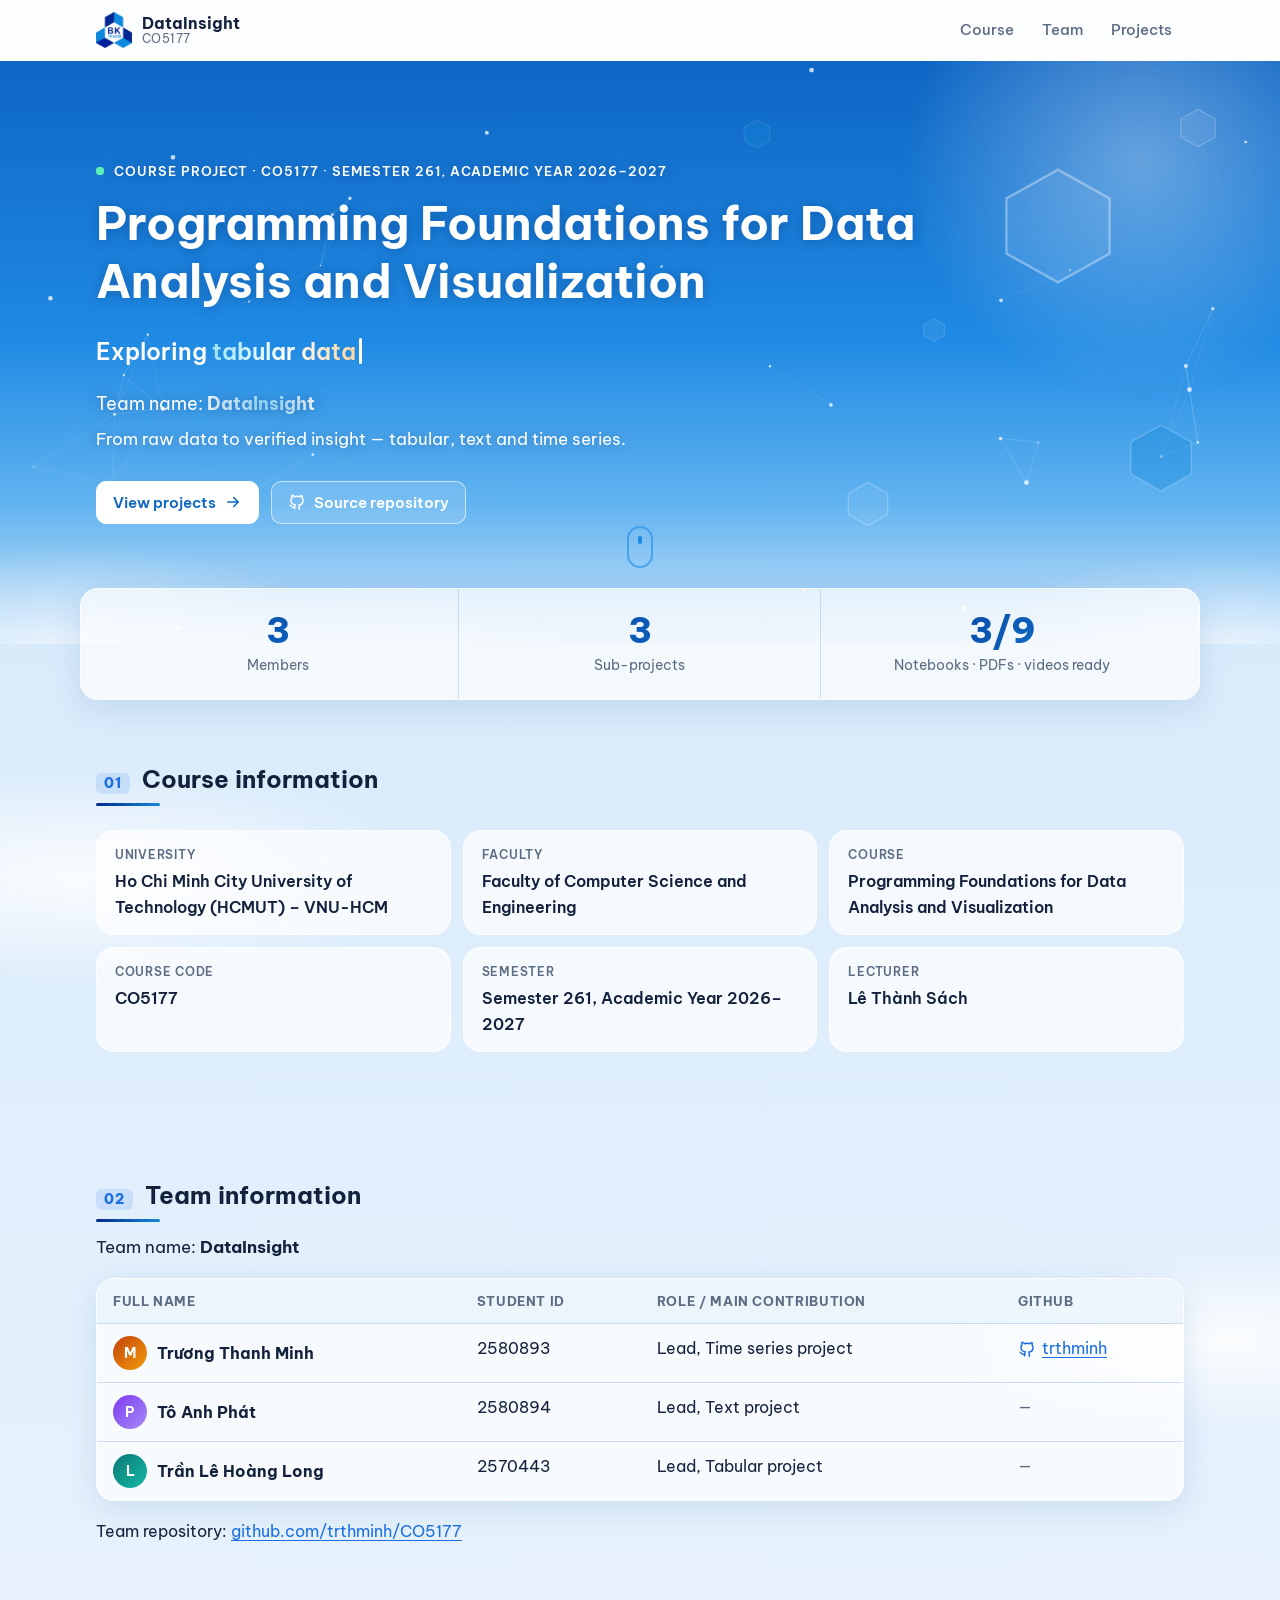
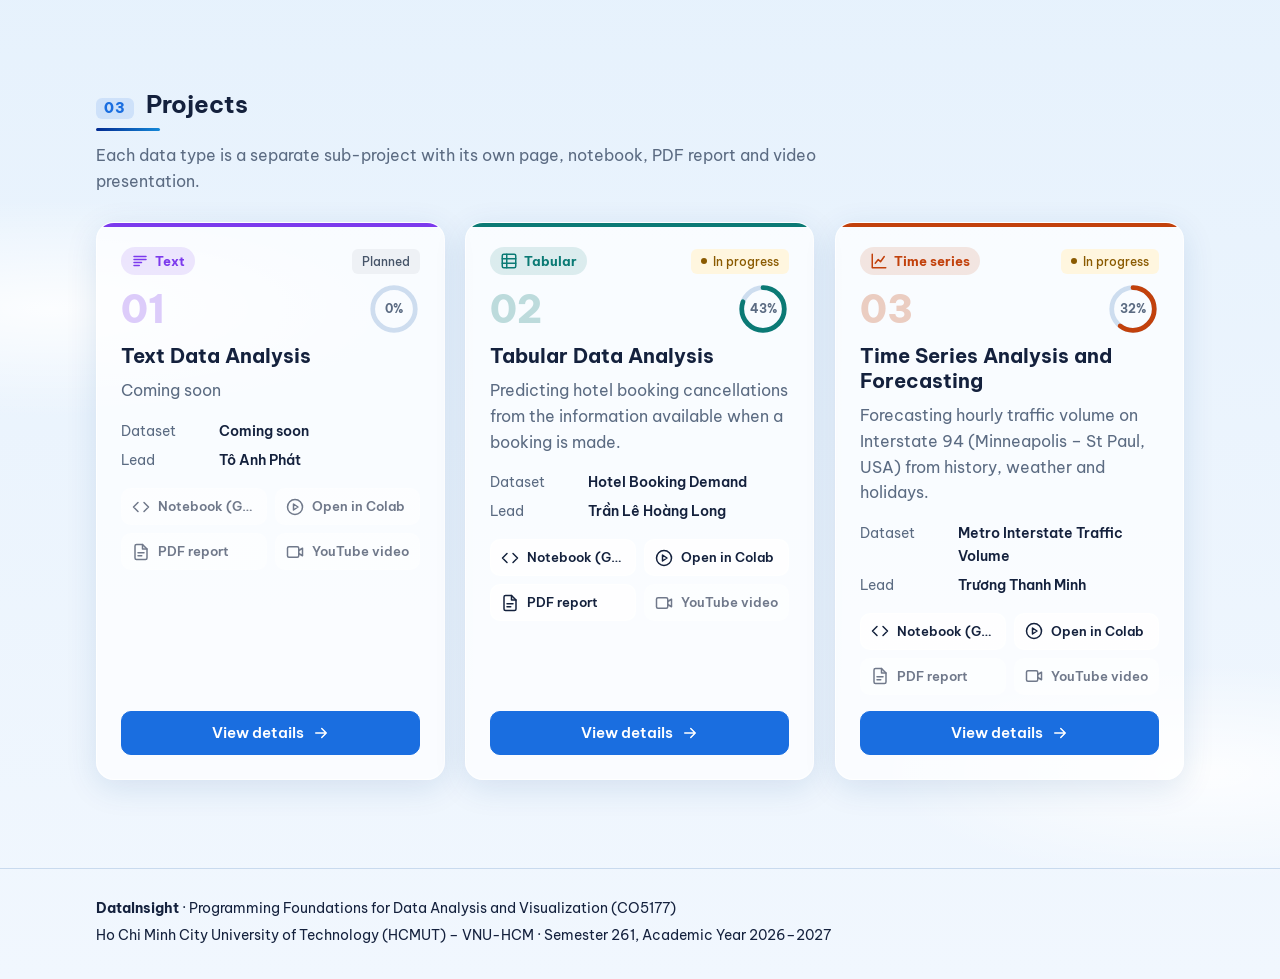
==== index.html @ 381c175e "feat: add tabular reports and notebook - include visualize to landing page - add report to latex: in" ====
<!doctype html>
<html lang="en">
<head>
  <meta charset="utf-8">
  <meta name="viewport" content="width=device-width, initial-scale=1">
  <title>DataInsight · CO5177</title>
  <meta name="description" content="Course project for Programming Foundations for Data Analysis and Visualization (CO5177) – team DataInsight, HCMUT.">
  <link rel="icon" type="image/png" href="assets/img/hcmut-logo.png">
  <link rel="preconnect" href="https://fonts.googleapis.com">
  <link rel="preconnect" href="https://fonts.gstatic.com" crossorigin>
  <link href="https://fonts.googleapis.com/css2?family=Be+Vietnam+Pro:wght@400;500;600;700;800&display=swap" rel="stylesheet">
  <link rel="stylesheet" href="assets/css/style.css?v=5">
  <link rel="stylesheet" href="assets/css/effects.css?v=5">
  <link rel="stylesheet" href="assets/css/theme.css?v=5">
</head>
<body data-root="" data-page="home">
  <header class="site-header" id="site-header"></header>
  <main id="app">
    <noscript>
      <div class="noscript">
        This page requires JavaScript.<br>
        Repository: <a href="https://github.com/trthminh/CO5177">github.com/trthminh/CO5177</a>
      </div>
    </noscript>
  </main>
  <footer class="site-footer" id="site-footer"></footer>
  <script src="assets/js/data.js?v=5"></script>
  <script src="assets/js/effects.js?v=5"></script>
  <script src="assets/js/render.js?v=5"></script>
</body>
</html>
---- assets/css/style.css ----
/* ===== Tokens ===== */
:root {
  --bk-blue: #1488d8;
  --bk-navy: #032b91;
  --bg: #f7f9fc;
  --surface: #ffffff;
  --surface-alt: #eef3fa;
  --text: #14213d;
  --muted: #5b6b82;
  --border: #dbe3ee;
  --primary: #0b5cc4;
  --primary-contrast: #ffffff;
  --hero-from: #032b91;
  --hero-to: #1488d8;
  --hero-text: #ffffff;
  --c-tabular: #0b7a75;
  --c-text: #7c3aed;
  --c-timeseries: #c2410c;
  --st-planned-bg: #eef1f5;   --st-planned-fg: #475569;
  --st-progress-bg: #fff4dc;  --st-progress-fg: #8a5a00;
  --st-done-bg: #dcf5e7;      --st-done-fg: #146c43;
  --shadow: 0 1px 2px rgba(16, 33, 61, .06), 0 4px 16px rgba(16, 33, 61, .06);
  --radius: 14px;
  --font: "Be Vietnam Pro", system-ui, -apple-system, "Segoe UI", Roboto, sans-serif;
  color-scheme: light;
}

@media (prefers-color-scheme: dark) {
  :root {
    --bg: #0d1420;
    --surface: #151f2e;
    --surface-alt: #111a27;
    --text: #e6edf7;
    --muted: #97a6bc;
    --border: #26344a;
    --primary: #5aa9f0;
    --primary-contrast: #06121f;
    --hero-from: #06215f;
    --hero-to: #0d5ea8;
    --c-tabular: #2dd4bf;
    --c-text: #b39dfa;
    --c-timeseries: #fb923c;
    --st-planned-bg: #233044;   --st-planned-fg: #c3cede;
    --st-progress-bg: #3d2f0f;  --st-progress-fg: #f6c768;
    --st-done-bg: #123826;      --st-done-fg: #7ee2a8;
    --shadow: 0 1px 2px rgba(0, 0, 0, .3), 0 4px 16px rgba(0, 0, 0, .25);
    color-scheme: dark;
  }
}

/* ===== Base ===== */
*, *::before, *::after { box-sizing: border-box; }
html { scroll-behavior: smooth; scroll-padding-top: 76px; }
body {
  margin: 0;
  font-family: var(--font);
  font-size: 16px;
  line-height: 1.6;
  color: var(--text);
  background: var(--bg);
  -webkit-font-smoothing: antialiased;
}
img { max-width: 100%; display: block; }
a { color: var(--primary); text-underline-offset: 3px; }
h1, h2, h3, h4 { line-height: 1.25; margin: 0 0 .5em; }
h2 { font-size: 1.5rem; }
p { margin: 0 0 1em; }
.container { width: 100%; max-width: 1120px; margin: 0 auto; padding: 0 16px; }
.muted { color: var(--muted); }
.small { font-size: .875rem; }
.icon { width: 18px; height: 18px; flex-shrink: 0; }
:focus-visible { outline: 3px solid var(--bk-blue); outline-offset: 2px; border-radius: 6px; }
.noscript { padding: 24px 16px; text-align: center; }

/* ===== Header ===== */
.site-header {
  position: sticky; top: 0; z-index: 10;
  background: var(--surface);
  border-bottom: 1px solid var(--border);
}
.header-inner { display: flex; align-items: center; gap: 16px; min-height: 60px; }
.brand { display: flex; align-items: center; gap: 10px; text-decoration: none; color: var(--text); }
.brand img { width: 36px; height: 36px; }
.brand-text { display: flex; flex-direction: column; line-height: 1.15; }
.brand-text small { color: var(--muted); font-size: .75rem; letter-spacing: .04em; }
.nav { display: flex; gap: 4px; margin-left: auto; }
.nav a {
  padding: 6px 12px; border-radius: 8px; text-decoration: none;
  color: var(--muted); font-weight: 500; font-size: .95rem;
}
.nav a:hover { color: var(--text); background: var(--surface-alt); }

/* ===== Buttons ===== */
.btn {
  display: inline-flex; align-items: center; gap: 8px;
  padding: 9px 16px; border-radius: 10px;
  font-weight: 600; font-size: .925rem; text-decoration: none;
  color: var(--text); background: var(--surface); border: 1px solid var(--border);
  transition: border-color .15s, color .15s, transform .15s;
}
a.btn:hover { border-color: var(--primary); color: var(--primary); }
.btn-primary { background: var(--primary); color: var(--primary-contrast); border-color: var(--primary); }
a.btn-primary:hover { color: var(--primary-contrast); filter: brightness(1.08); }
.btn-ghost { background: transparent; }
.btn-disabled { opacity: .6; cursor: not-allowed; border-style: dashed; }
.soon {
  margin-left: auto; font-size: .72rem; font-weight: 600; white-space: nowrap;
  padding: 2px 8px; border-radius: 999px;
  background: var(--st-planned-bg); color: var(--st-planned-fg);
}

/* ===== Hero ===== */
.hero {
  background: linear-gradient(135deg, var(--hero-from), var(--hero-to));
  color: var(--hero-text);
  padding: 72px 0 80px;
}
.eyebrow { text-transform: uppercase; letter-spacing: .08em; font-size: .8rem; font-weight: 600; opacity: .85; }
.hero h1 { font-size: clamp(1.8rem, 4.5vw, 2.9rem); max-width: 820px; }
.hero-group { font-size: 1.15rem; margin-bottom: .4em; }
.hero-lead { font-size: 1.05rem; max-width: 680px; opacity: .92; }
.hero-actions { display: flex; flex-wrap: wrap; gap: 12px; margin-top: 28px; }
.hero .btn-primary { background: #fff; color: var(--bk-navy); border-color: #fff; }
.hero .btn-ghost { color: #fff; border-color: rgba(255, 255, 255, .55); }
.hero a.btn-ghost:hover { color: #fff; border-color: #fff; background: rgba(255, 255, 255, .1); }

/* ===== Sections ===== */
.section { padding: 64px 0; }
.section-alt { background: var(--surface-alt); }
.section-lead { color: var(--muted); max-width: 720px; margin-bottom: 28px; }

.info-grid {
  display: grid; grid-template-columns: repeat(auto-fit, minmax(min(280px, 100%), 1fr)); gap: 12px;
  margin: 24px 0 0;
}
.info-grid.compact { margin-top: 12px; }
.info-row {
  background: var(--surface); border: 1px solid var(--border); border-radius: var(--radius);
  padding: 14px 18px; min-width: 0;
}
.info-row dt { font-size: .78rem; text-transform: uppercase; letter-spacing: .06em; color: var(--muted); font-weight: 600; }
.info-row dd { margin: 4px 0 0; font-weight: 600; overflow-wrap: anywhere; }

/* ===== Team ===== */
.team-name { font-size: 1.05rem; }
.table-wrap { overflow-x: auto; border-radius: var(--radius); border: 1px solid var(--border); background: var(--surface); }
table { width: 100%; border-collapse: collapse; }
th, td { text-align: left; padding: 12px 16px; border-bottom: 1px solid var(--border); vertical-align: top; }
th { font-size: .8rem; text-transform: uppercase; letter-spacing: .05em; color: var(--muted); background: var(--surface-alt); }
tbody tr:last-child td { border-bottom: 0; }
.gh-link { display: inline-flex; align-items: center; gap: 6px; }
.repo-line { margin-top: 18px; overflow-wrap: anywhere; }

@media (max-width: 640px) {
  table.members thead { display: none; }
  table.members tr { display: block; padding: 10px 0; border-bottom: 1px solid var(--border); }
  table.members tbody tr:last-child { border-bottom: 0; }
  table.members td { display: flex; gap: 12px; border: 0; padding: 4px 16px; }
  table.members td::before {
    content: attr(data-label); flex: 0 0 38%;
    font-size: .8rem; color: var(--muted); font-weight: 600;
  }
}

/* ===== Project cards ===== */
.project-grid { display: grid; grid-template-columns: repeat(auto-fit, minmax(min(300px, 100%), 1fr)); gap: 20px; }
.project-card {
  --accent: var(--primary);
  position: relative; display: flex; flex-direction: column;
  background: var(--surface); border: 1px solid var(--border); border-radius: var(--radius);
  padding: 24px; box-shadow: var(--shadow); overflow: hidden;
}
.project-card::before {
  content: ""; position: absolute; inset: 0 0 auto 0; height: 4px; background: var(--accent);
}
.type-tabular { --accent: var(--c-tabular); }
.type-text { --accent: var(--c-text); }
.type-timeseries { --accent: var(--c-timeseries); }
.card-top { display: flex; align-items: center; justify-content: space-between; gap: 8px; flex-wrap: wrap; }
.type-badge {
  display: inline-flex; align-items: center; gap: 6px;
  font-size: .8rem; font-weight: 700; color: var(--accent);
  padding: 4px 10px; border-radius: 999px;
  background: color-mix(in srgb, var(--accent) 12%, transparent);
}
.status { font-size: .75rem; font-weight: 600; padding: 3px 10px; border-radius: 999px; }
.status-planned { background: var(--st-planned-bg); color: var(--st-planned-fg); }
.status-in-progress { background: var(--st-progress-bg); color: var(--st-progress-fg); }
.status-done { background: var(--st-done-bg); color: var(--st-done-fg); }
.card-index { font-size: 2.4rem; font-weight: 800; color: var(--accent); opacity: .25; margin: 8px 0 -6px; line-height: 1; }
.project-card h3 { font-size: 1.25rem; margin-top: 8px; }
.card-summary { color: var(--muted); }
.card-meta { margin: 0 0 16px; display: grid; gap: 6px; font-size: .9rem; }
.card-meta div { display: flex; gap: 8px; }
.card-meta dt { color: var(--muted); min-width: 90px; }
.card-meta dd { margin: 0; font-weight: 600; }
.quick-links { display: grid; grid-template-columns: 1fr 1fr; gap: 8px; margin-bottom: 16px; }
.quick-links .btn { font-size: .82rem; padding: 7px 10px; }
.card-cta { margin-top: auto; justify-content: center; }

/* ===== Project page ===== */
.page-head { padding: 40px 0 36px; background: var(--surface-alt); border-bottom: 1px solid var(--border); }
.page-head .card-top { justify-content: flex-start; }
.page-head h1 { font-size: clamp(1.6rem, 4vw, 2.4rem); margin-top: 14px; }
.page-head .hero-lead { opacity: 1; color: var(--muted); }
.breadcrumb { display: flex; gap: 8px; font-size: .9rem; color: var(--muted); margin-bottom: 18px; }
.breadcrumb a { text-decoration: none; }
.project-layout {
  display: grid; grid-template-columns: minmax(0, 1fr) 320px; gap: 28px;
  padding-top: 36px; padding-bottom: 24px; align-items: start;
}
.block { margin-bottom: 36px; }
.block h2 { font-size: 1.25rem; padding-bottom: 8px; border-bottom: 1px solid var(--border); }
.placeholder { font-style: italic; }
.side-card {
  background: var(--surface); border: 1px solid var(--border); border-radius: var(--radius);
  padding: 20px; margin-bottom: 20px;
}
.project-side { position: sticky; top: 80px; }
.material-list { display: grid; gap: 10px; }
.material-list .btn { width: 100%; }
.member-list { list-style: none; padding: 0; margin: 0; display: grid; gap: 8px; }
.owner-tag {
  font-size: .7rem; font-weight: 700; padding: 1px 8px; border-radius: 999px;
  background: var(--st-progress-bg); color: var(--st-progress-fg);
}
.steps { list-style: none; padding: 0; margin: 0; display: grid; gap: 14px; }
.steps li { display: flex; gap: 14px; }
.step-num {
  flex: 0 0 32px; height: 32px; border-radius: 50%;
  display: grid; place-items: center; font-weight: 700;
  background: var(--primary); color: var(--primary-contrast);
}
.steps h4 { margin: 4px 0 2px; }
.steps p { margin: 0; color: var(--muted); }
.video-frame { position: relative; aspect-ratio: 16 / 9; border-radius: var(--radius); overflow: hidden; background: #000; }
.video-frame iframe { position: absolute; inset: 0; width: 100%; height: 100%; border: 0; }
.video-placeholder {
  aspect-ratio: 16 / 9; display: flex; flex-direction: column; align-items: center; justify-content: center; gap: 8px;
  border: 2px dashed var(--border); border-radius: var(--radius); color: var(--muted);
}
.video-placeholder .icon { width: 40px; height: 40px; }
.pager { display: grid; grid-template-columns: 1fr 1fr; gap: 16px; padding-bottom: 24px; }
.pager-link {
  display: flex; flex-direction: column; padding: 14px 18px; text-decoration: none;
  border: 1px solid var(--border); border-radius: var(--radius); background: var(--surface); color: var(--text);
}
.pager-link:hover { border-color: var(--primary); }
.pager-link small { color: var(--muted); }
.pager-link.next { text-align: right; grid-column: 2; }
.back-home { padding-bottom: 48px; }

@media (max-width: 860px) {
  .project-layout { grid-template-columns: 1fr; }
  .project-side { position: static; order: -1; }
}

/* ===== Footer ===== */
.site-footer { border-top: 1px solid var(--border); background: var(--surface); padding: 28px 0; font-size: .9rem; }
.footer-inner p { margin: 0 0 4px; }

/* ===== Mobile ===== */
@media (max-width: 640px) {
  .nav { display: none; }
  .hero { padding: 48px 0 56px; }
  .section { padding: 44px 0; }
  .pager { grid-template-columns: 1fr; }
  .pager-link.next { grid-column: 1; }
}

@media print {
  .site-header, .hero-actions, .pager, .back-home { display: none; }
  .hero { background: none; color: #000; padding: 16px 0; }
}

/* Ngăn tràn ngang trên màn hình hẹp */
.hero h1, .hero-lead, .card-summary, .info-row dd { overflow-wrap: anywhere; }
.quick-links .btn span { white-space: nowrap; overflow: hidden; text-overflow: ellipsis; }
@media (max-width: 380px) { .quick-links { grid-template-columns: 1fr; } }
---- assets/css/effects.css ----
/* =====================================================================
   HIỆU ỨNG CHUYỂN ĐỘNG — dùng cùng assets/js/effects.js
   ===================================================================== */

/* ----- Header: thu nhỏ khi cuộn + thanh tiến độ ----- */
/* Không đổi chiều cao header khi cuộn: đổi min-height buộc trình duyệt tính lại layout cả trang mỗi khung hình. */
.site-header { transition: box-shadow .3s; }
.site-header.scrolled { box-shadow: 0 6px 24px rgba(3, 43, 145, .12); }
.brand img { transition: transform .6s cubic-bezier(.2, .8, .2, 1); }
.brand:hover img { transform: rotate(360deg) scale(1.08); }
.scroll-progress {
  position: absolute; left: 0; right: 0; bottom: -1px; height: 3px;
  background: linear-gradient(90deg, var(--bk-navy), var(--bk-blue), var(--c-text), var(--c-timeseries));
  transform: scaleX(0); transform-origin: left; pointer-events: none;
}
.nav a { position: relative; }
.nav a::after {
  content: ""; position: absolute; left: 12px; right: 12px; bottom: 2px; height: 2px; border-radius: 2px;
  background: var(--primary); transform: scaleX(0); transition: transform .3s;
}
.nav a:hover::after { transform: scaleX(1); }

/* ----- Nút: nổi lên, vệt sáng, gợn sóng ----- */
.btn { position: relative; overflow: hidden; isolation: isolate; }
a.btn:hover { transform: translateY(-2px); box-shadow: 0 8px 20px rgba(11, 92, 196, .18); }
a.btn:active { transform: translateY(0); }
a.btn .icon:last-child { transition: transform .25s; }
a.btn:hover .icon:last-child { transform: translateX(3px); }
/* Vệt sáng chỉ chạy khi hover (trước đây chạy vô hạn) */
.shine::after {
  content: ""; position: absolute; top: 0; bottom: 0; left: 0; width: 40%; z-index: -1;
  background: linear-gradient(110deg, transparent, rgba(20, 136, 216, .35), transparent);
  transform: translateX(-150%) skewX(-20deg);
}
.shine:hover::after { animation: shine .9s ease-in-out; }
@keyframes shine { to { transform: translateX(330%) skewX(-20deg); } }
.ripple {
  position: absolute; border-radius: 50%; pointer-events: none; z-index: -1;
  background: currentColor; opacity: .25; transform: scale(0);
  animation: ripple .65s ease-out forwards;
}
@keyframes ripple { to { transform: scale(1); opacity: 0; } }

/* ----- Hero ----- */
.hero, .page-head { position: relative; overflow: hidden; isolation: isolate; }
.hero {
  background: linear-gradient(120deg, var(--hero-from), #0a47b8, var(--hero-to), #0a3aa8, var(--hero-from));
  background-size: 300% 300%;
  animation: gradient-shift 18s ease infinite;
  padding: 96px 0 120px;
}
@keyframes gradient-shift { 0%, 100% { background-position: 0% 50%; } 50% { background-position: 100% 50%; } }
.hero-canvas { position: absolute; inset: 0; z-index: -1; pointer-events: none; }
.hero-glow {
  position: absolute; z-index: -1; width: 520px; height: 520px; border-radius: 50%;
  right: -120px; top: -160px; pointer-events: none; will-change: transform;
  background: radial-gradient(circle, rgba(124, 196, 255, .45), transparent 70%);
  animation: glow-drift 14s ease-in-out infinite alternate;
}
@keyframes glow-drift { to { transform: translate(-180px, 140px) scale(1.2); } }
.hero-hexes { position: absolute; inset: 0; z-index: -1; pointer-events: none; }
.hex { position: absolute; animation: hex-float 12s ease-in-out infinite; animation-delay: var(--delay); }
.hex polygon { fill: rgba(255, 255, 255, .06); stroke: rgba(255, 255, 255, .35); stroke-width: 2; }
.hex-1 polygon, .hex-4 polygon { fill: rgba(20, 136, 216, .35); stroke: rgba(255, 255, 255, .2); }
@keyframes hex-float {
  0%, 100% { transform: translateY(0) rotate(0deg); }
  50% { transform: translateY(-22px) rotate(12deg); }
}
.hero-inner { position: relative; }

/* Tiêu đề hiện từng chữ */
.split .word { display: inline-block; }
.js-anim .split .word {
  opacity: 0; transform: translateY(.7em) rotate(4deg);
  animation: word-in .9s cubic-bezier(.2, .75, .2, 1) forwards;
  animation-delay: calc(var(--i) * 70ms + 150ms);
}
@keyframes word-in { to { opacity: 1; transform: none; } }
.js-anim .fade-up { opacity: 0; animation: fade-up .9s cubic-bezier(.2, .75, .2, 1) forwards; animation-delay: var(--d, 0ms); }
@keyframes fade-up { from { opacity: 0; translate: 0 18px; } to { opacity: 1; translate: 0 0; } }

.eyebrow { display: inline-flex; align-items: center; gap: 10px; flex-wrap: wrap; }
/* Vòng lan toả dùng transform + opacity (chạy trên GPU) thay vì animate box-shadow (vẽ lại mỗi khung hình) */
.pulse-dot { position: relative; width: 8px; height: 8px; border-radius: 50%; background: #5cf0b4; flex-shrink: 0; }
.pulse-dot::after {
  content: ""; position: absolute; inset: 0; border-radius: 50%; background: #5cf0b4;
  animation: pulse 2s ease-out infinite;
}
@keyframes pulse { from { transform: scale(1); opacity: .7; } 70%, to { transform: scale(3.5); opacity: 0; } }

/* Chữ gõ máy */
.hero-rotate { font-size: clamp(1.1rem, 2.4vw, 1.45rem); font-weight: 600; margin-bottom: .8em; min-height: 1.6em; }
.typewriter {
  background: linear-gradient(90deg, #9fe7ff, #ffffff, #ffd59e);
  -webkit-background-clip: text; background-clip: text; color: transparent;
}
.caret {
  display: inline-block; width: 3px; height: 1.1em; margin-left: 3px; vertical-align: -.15em;
  background: #fff; border-radius: 2px; animation: blink 1s steps(1) infinite;
}
@keyframes blink { 50% { opacity: 0; } }
/* Gradient tĩnh: animate background-position trên chữ buộc vẽ lại liên tục */
.shimmer-text {
  background: linear-gradient(90deg, #fff, #9fe7ff 55%, #fff);
  -webkit-background-clip: text; background-clip: text; color: transparent;
}

.scroll-hint {
  position: absolute; left: 50%; bottom: 76px; translate: -50% 0;
  width: 26px; height: 42px; border: 2px solid rgba(255, 255, 255, .6); border-radius: 14px;
}
.scroll-hint span {
  position: absolute; left: 50%; top: 8px; width: 4px; height: 8px; margin-left: -2px;
  border-radius: 2px; background: #fff; animation: scroll-dot 1.8s ease-in-out infinite;
}
@keyframes scroll-dot { 0% { opacity: 0; transform: translateY(0); } 30% { opacity: 1; } 100% { opacity: 0; transform: translateY(16px); } }

/* ----- Dải thống kê ----- */
.stats-band { position: relative; z-index: 2; margin-top: -56px; }
.stats {
  display: grid; grid-template-columns: repeat(3, 1fr);
  background: var(--surface); border: 1px solid var(--border); border-radius: 18px;
  box-shadow: 0 18px 50px rgba(3, 43, 145, .16); overflow: hidden;
}
.stat { padding: 22px 24px; text-align: center; border-right: 1px solid var(--border); }
.stat:last-child { border-right: 0; }
.stat-value {
  display: block; font-size: 2.2rem; font-weight: 800; line-height: 1.1; font-variant-numeric: tabular-nums;
  background: linear-gradient(135deg, var(--bk-navy), var(--bk-blue));
  -webkit-background-clip: text; background-clip: text; color: transparent;
}
.stat-label { display: block; margin-top: 4px; color: var(--muted); font-size: .9rem; }
@media (prefers-color-scheme: dark) {
  .stat-value { background-image: linear-gradient(135deg, #9fd2ff, #5aa9f0); }
}

/* ----- Hiện dần khi cuộn ----- */
.js-anim .reveal { opacity: 0; }
.js-anim .reveal.in { animation: reveal-in .85s cubic-bezier(.2, .75, .2, 1) both; animation-delay: var(--d, 0ms); }
@keyframes reveal-in { from { opacity: 0; translate: 0 32px; } to { opacity: 1; translate: 0 0; } }
.js-anim .row-reveal.in { animation-name: row-in; }
@keyframes row-in { from { opacity: 0; translate: -24px 0; } to { opacity: 1; translate: 0 0; } }

/* ----- Tiêu đề section ----- */
.section-title { display: flex; align-items: baseline; gap: 12px; position: relative; padding-bottom: 12px; }
.kicker {
  font-size: .85rem; font-weight: 800; letter-spacing: .08em; color: var(--primary);
  padding: 2px 8px; border-radius: 6px; background: color-mix(in srgb, var(--primary) 12%, transparent);
}
.section-title::after {
  content: ""; position: absolute; left: 0; bottom: 0; height: 3px; width: 64px; border-radius: 3px;
  background: linear-gradient(90deg, var(--bk-navy), var(--bk-blue));
  transform: scaleX(0); transform-origin: left; transition: transform .9s .3s cubic-bezier(.2, .75, .2, 1);
}
.section-title.in::after, html:not(.js-anim) .section-title::after { transform: scaleX(1); }

/* ----- Thẻ thông tin & bảng thành viên ----- */
.info-row { position: relative; overflow: hidden; transition: transform .25s, border-color .25s, box-shadow .25s; }
.info-row::before {
  content: ""; position: absolute; left: 0; top: 0; bottom: 0; width: 3px;
  background: linear-gradient(var(--bk-navy), var(--bk-blue)); transform: scaleY(0); transition: transform .3s;
}
.info-row:hover { transform: translateY(-3px); border-color: var(--bk-blue); box-shadow: var(--shadow); }
.info-row:hover::before { transform: scaleY(1); }
table.members tbody tr { transition: background .2s; }
table.members tbody tr:hover { background: color-mix(in srgb, var(--primary) 6%, transparent); }
.member-cell { display: inline-flex; align-items: center; gap: 10px; }
.avatar {
  width: 34px; height: 34px; border-radius: 50%; flex-shrink: 0;
  display: grid; place-items: center; font-weight: 700; font-size: .9rem; color: #fff;
  background: linear-gradient(135deg, #0b7a75, #14b8a6);
  transition: transform .3s;
}
.avatar-text { background: linear-gradient(135deg, #7c3aed, #a78bfa); }
.avatar-timeseries { background: linear-gradient(135deg, #c2410c, #f59e0b); }
tr:hover .avatar { transform: scale(1.12) rotate(-8deg); }

/* ----- Thẻ bài con: nghiêng 3D + vệt sáng theo chuột ----- */
.project-card {
  transform: perspective(900px) rotateX(var(--rx, 0deg)) rotateY(var(--ry, 0deg));
  transition: transform .2s ease-out, box-shadow .3s, border-color .3s;
}
.project-card:hover {
  box-shadow: 0 22px 50px color-mix(in srgb, var(--accent) 25%, transparent);
  border-color: color-mix(in srgb, var(--accent) 45%, var(--border));
}
.spotlight {
  position: absolute; inset: 0; pointer-events: none; opacity: 0; transition: opacity .3s;
  background: radial-gradient(360px circle at var(--mx, 50%) var(--my, 50%),
    color-mix(in srgb, var(--accent) 16%, transparent), transparent 60%);
}
.project-card:hover .spotlight { opacity: 1; }
.project-card > *:not(.spotlight) { position: relative; }
.project-card::before { transition: height .3s; z-index: 1; }
.project-card:hover::before { height: 6px; }
.card-head { display: flex; align-items: center; justify-content: space-between; margin-top: 8px; }
.card-head .card-index { margin: 0; transition: opacity .3s, transform .3s; }
.project-card:hover .card-index { opacity: .55; transform: translateX(4px); }
.type-badge .icon { transition: transform .4s; }
.project-card:hover .type-badge .icon { transform: rotate(-12deg) scale(1.15); }

/* Vòng tiến độ */
.ring-wrap { position: relative; width: 52px; height: 52px; flex-shrink: 0; }
.ring { width: 100%; height: 100%; transform: rotate(-90deg); }
.ring circle { fill: none; stroke-width: 4; }
.ring-bg { stroke: var(--border); }
.ring-fg {
  stroke: var(--accent, var(--primary)); stroke-linecap: round;
  stroke-dasharray: 113.1; stroke-dashoffset: 113.1;
  transition: stroke-dashoffset 1.6s cubic-bezier(.2, .75, .2, 1) .3s;
}
.in .ring-fg, html:not(.js-anim) .ring-fg { stroke-dashoffset: calc(113.1 - 113.1 * var(--p) / 100); }
.ring-label {
  position: absolute; inset: 0; display: grid; place-items: center;
  font-size: .72rem; font-weight: 700; color: var(--muted); font-variant-numeric: tabular-nums;
}

/* Trạng thái "đang thực hiện" có chấm nhấp nháy */
.status { display: inline-flex; align-items: center; gap: 6px; }
.status-in-progress::before {
  content: ""; width: 6px; height: 6px; border-radius: 50%; background: currentColor; animation: blink 1.2s infinite;
}

/* ----- Trang bài con ----- */
body[data-project="tabular"] { --accent: var(--c-tabular); }
body[data-project="text"] { --accent: var(--c-text); }
body[data-project="timeseries"] { --accent: var(--c-timeseries); }
.page-head {
  padding: 56px 0 52px; border-bottom: 0; color: #fff;
  background: linear-gradient(120deg, var(--hero-from), color-mix(in srgb, var(--accent) 65%, var(--hero-to)), var(--hero-from));
  background-size: 300% 300%;
  animation: gradient-shift 18s ease infinite;
}
.page-head .hero-glow { width: 420px; height: 420px; top: -200px; }
.page-head-inner { position: relative; }
.page-head .breadcrumb, .page-head .breadcrumb a { color: rgba(255, 255, 255, .85); }
.page-head .breadcrumb a:hover { color: #fff; }
.page-head .type-badge { color: #fff; background: rgba(255, 255, 255, .16); }
.page-head .hero-lead { color: rgba(255, 255, 255, .9); }
.page-head-ring {
  position: absolute; right: 16px; top: 0; display: flex; flex-direction: column; align-items: center; gap: 6px;
  color: rgba(255, 255, 255, .85); font-size: .75rem; font-weight: 600;
}
.page-head-ring .ring-wrap { width: 72px; height: 72px; }
.page-head-ring .ring-bg { stroke: rgba(255, 255, 255, .2); }
.page-head-ring .ring-fg { stroke: #fff; }
.page-head-ring .ring-label { color: #fff; font-size: .9rem; }

.block h2 { position: relative; }
.block h2::after {
  content: ""; position: absolute; left: 0; bottom: -1px; height: 2px; width: 48px;
  background: var(--accent, var(--primary)); transform: scaleX(0); transform-origin: left;
  transition: transform .8s .25s cubic-bezier(.2, .75, .2, 1);
}
.block.in h2::after, html:not(.js-anim) .block h2::after { transform: scaleX(1); }
.step-num { background: var(--accent, var(--primary)); }

/* Timeline: mỗi bước có một đoạn nối tới bước sau, nằm DƯỚI vòng số và tự vẽ khi bước hiện ra */
.timeline li { position: relative; }
.timeline li:not(:last-child)::before,
.timeline li:not(:last-child)::after {
  content: ""; position: absolute; left: 15px; top: 36px; bottom: -10px; width: 2px; border-radius: 2px;
}
.timeline li:not(:last-child)::before { background: var(--border); }
.timeline li:not(:last-child)::after {
  background: var(--accent, var(--primary)); transform: scaleY(0); transform-origin: top;
  transition: transform .6s .35s ease-out;
}
.timeline li.in::after, html:not(.js-anim) .timeline li::after { transform: scaleY(1); }
.timeline .step-num { position: relative; z-index: 1; transition: transform .3s, box-shadow .3s; }
.timeline li:hover .step-num { transform: scale(1.15); box-shadow: 0 0 0 6px color-mix(in srgb, var(--accent, var(--primary)) 20%, transparent); }

.side-card { transition: transform .25s, box-shadow .25s; }
.side-card:hover { transform: translateY(-3px); box-shadow: var(--shadow); }
.member-list li { transition: transform .2s; }
.member-list li:hover { transform: translateX(4px); }
.pager-link { transition: transform .25s, border-color .25s, box-shadow .25s; }
.pager-link:hover { transform: translateY(-3px); box-shadow: var(--shadow); }

/* Ô chờ video */
.video-placeholder .icon { animation: bob 2.4s ease-in-out infinite; }
@keyframes bob { 50% { transform: translateY(-6px); } }

/* ----- Nút lên đầu trang ----- */
.back-top {
  position: fixed; right: 20px; bottom: 20px; z-index: 20;
  width: 46px; height: 46px; border-radius: 50%; border: 0; cursor: pointer;
  display: grid; place-items: center; color: #fff;
  background: linear-gradient(135deg, var(--bk-navy), var(--bk-blue));
  box-shadow: 0 10px 24px rgba(3, 43, 145, .35);
  opacity: 0; transform: translateY(16px) scale(.8); pointer-events: none;
  transition: opacity .3s, transform .3s;
}
.back-top svg { width: 20px; height: 20px; }
.back-top.show { opacity: 1; transform: none; pointer-events: auto; }
.back-top.show:hover { transform: translateY(-3px); }

/* ----- Mobile ----- */
@media (max-width: 640px) {
  .hero { padding: 64px 0 100px; }
  .stats { grid-template-columns: 1fr; }
  .stat { border-right: 0; border-bottom: 1px solid var(--border); padding: 16px; }
  .stat:last-child { border-bottom: 0; }
  .hex-0 { width: 70px !important; }
  .scroll-hint { display: none; }
  .page-head-ring { position: static; flex-direction: row; margin-bottom: 12px; }
}

/* ----- Tôn trọng tuỳ chọn giảm chuyển động ----- */
@media (prefers-reduced-motion: reduce) {
  *, *::before, *::after { animation: none !important; transition: none !important; scroll-behavior: auto !important; }
  .project-card { transform: none !important; }
}
---- assets/css/theme.css ----
/* =====================================================================
   THEME HCMUT — nền trời xanh + mây, thẻ kính mờ (glassmorphism)
   theo giao diện cổng thông tin của trường. Nạp SAU style.css / effects.css.
   ===================================================================== */

:root {
  --primary: #1a6ee0;
  --sky-1: #0e66c4;
  --sky-2: #1f8ae3;
  --sky-3: #62b4f0;
  --page-top: #cfe5fa;
  --page-mid: #e3f0fc;
  --page-bottom: #f1f7fe;
  --cloud: rgba(255, 255, 255, .85);
  --glass: rgba(255, 255, 255, .7);
  --glass-strong: rgba(255, 255, 255, .94);
  --glass-border: rgba(255, 255, 255, .75);
  --glass-shadow: 0 8px 32px rgba(14, 70, 140, .12);
  --bg: #eaf4fd;
  --surface-alt: rgba(232, 242, 253, .7);
  --border: rgba(170, 196, 226, .55);
  --st-done-bg: #effbe6;      --st-done-fg: #3b7f1a;
  --st-progress-bg: #fff6df;  --st-progress-fg: #8a5a00;
  --radius: 18px;
}

@media (prefers-color-scheme: dark) {
  :root {
    --primary: #6cb2f5;
    --sky-1: #06234f;
    --sky-2: #0b3f7f;
    --sky-3: #1662a8;
    --page-top: #0c2242;
    --page-mid: #0b1a30;
    --page-bottom: #0a1322;
    --cloud: rgba(120, 170, 230, .12);
    --glass: rgba(20, 32, 50, .62);
    --glass-strong: rgba(18, 30, 50, .95);
    --glass-border: rgba(140, 180, 230, .16);
    --glass-shadow: 0 8px 32px rgba(0, 0, 0, .35);
    --bg: #0b1626;
    --surface-alt: rgba(18, 30, 48, .6);
    --border: rgba(120, 150, 190, .22);
    --st-done-bg: #15361f;      --st-done-fg: #8fe0a0;
  }
}

/* ----- Nền trang: MỘT dải trời liền mạch trải theo chiều dài trang -----
   Hero kết thúc đúng màu --page-top nên không có đường nối giữa hero và phần dưới. */
html { background: var(--page-bottom); }
body { position: relative; background: transparent; }
body::before {
  content: ""; position: absolute; inset: 0; z-index: -2; pointer-events: none;
  background:
    radial-gradient(ellipse 40% 6% at 6% 34%, var(--cloud), transparent 70%),
    radial-gradient(ellipse 34% 5% at 96% 52%, var(--cloud), transparent 70%),
    radial-gradient(ellipse 42% 6% at 4% 74%, var(--cloud), transparent 70%),
    radial-gradient(ellipse 36% 6% at 94% 92%, var(--cloud), transparent 70%),
    linear-gradient(180deg, var(--page-top) 0%, var(--page-mid) 50%, var(--page-bottom) 100%);
}

/* ----- Thẻ kính mờ -----
   Không dùng backdrop-filter (kể cả header): làm mờ phần nội dung phía sau mỗi khung hình
   khi cuộn là nguyên nhân chính gây giật. Nền trắng gần đặc cho cảm giác tương tự. */
.stats,
.info-row,
.table-wrap,
.project-card,
.side-card,
.pager-link,
.btn:not(.btn-primary) {
  background: var(--glass);
  border-color: var(--glass-border);
}
.stats, .project-card, .table-wrap, .side-card { box-shadow: var(--glass-shadow); }
.site-header { background: var(--glass-strong); border-bottom-color: var(--glass-border); }
/* Footer trong suốt để nền trời chạy tới tận cuối trang */
.site-footer { background: transparent; border-top-color: var(--border); margin-top: 24px; }
.section-alt { background: transparent; }
th { background: var(--surface-alt); }
.project-card:hover, .info-row:hover { background: var(--glass-strong); }

/* Nav kiểu tab: chữ xanh, gạch chân xanh */
.nav a:hover { background: transparent; color: var(--primary); }

/* Nhãn trạng thái kiểu "Đã xác nhận" */
.status { border-radius: 6px; font-weight: 500; }

/* ----- Hero: bầu trời xanh với mây ở chân ----- */
.hero {
  background: linear-gradient(180deg, var(--sky-1) 0%, var(--sky-2) 48%, var(--sky-3) 76%, var(--page-top) 100%);
  animation: none;
}
.scroll-hint { border-color: color-mix(in srgb, var(--sky-2) 60%, transparent); }
.scroll-hint span { background: var(--sky-2); }
.hero::after {
  content: ""; position: absolute; inset: auto 0 0 0; height: 45%; z-index: -1; pointer-events: none;
  background:
    radial-gradient(ellipse 30% 55% at 6% 100%, rgba(255, 255, 255, .55), transparent 70%),
    radial-gradient(ellipse 22% 40% at 30% 105%, rgba(255, 255, 255, .35), transparent 70%),
    radial-gradient(ellipse 28% 50% at 95% 100%, rgba(255, 255, 255, .5), transparent 70%);
}
.hero h1, .hero-lead, .hero-group, .eyebrow { text-shadow: 0 1px 12px rgba(6, 40, 100, .35); }
.hero-glow { background: radial-gradient(circle, rgba(255, 255, 255, .35), transparent 65%); }
.hero .btn-primary { color: var(--sky-1); }
.hero .btn-ghost { background: rgba(255, 255, 255, .14); border-color: rgba(255, 255, 255, .6); }

/* ----- Đầu trang bài con: cùng tông trời, pha màu của bài ----- */
.page-head {
  background: linear-gradient(180deg, var(--sky-1) 0%, color-mix(in srgb, var(--accent) 30%, var(--sky-2)) 55%,
    color-mix(in srgb, var(--accent) 12%, var(--sky-3)) 82%, var(--page-top) 100%);
  animation: none;
  padding-bottom: 72px;
}
.page-head h1, .page-head .breadcrumb { text-shadow: 0 1px 12px rgba(6, 40, 100, .35); }

@media (prefers-color-scheme: dark) {
  .hero .btn-primary { color: #06234f; }
  .hero::after { opacity: .25; }
}
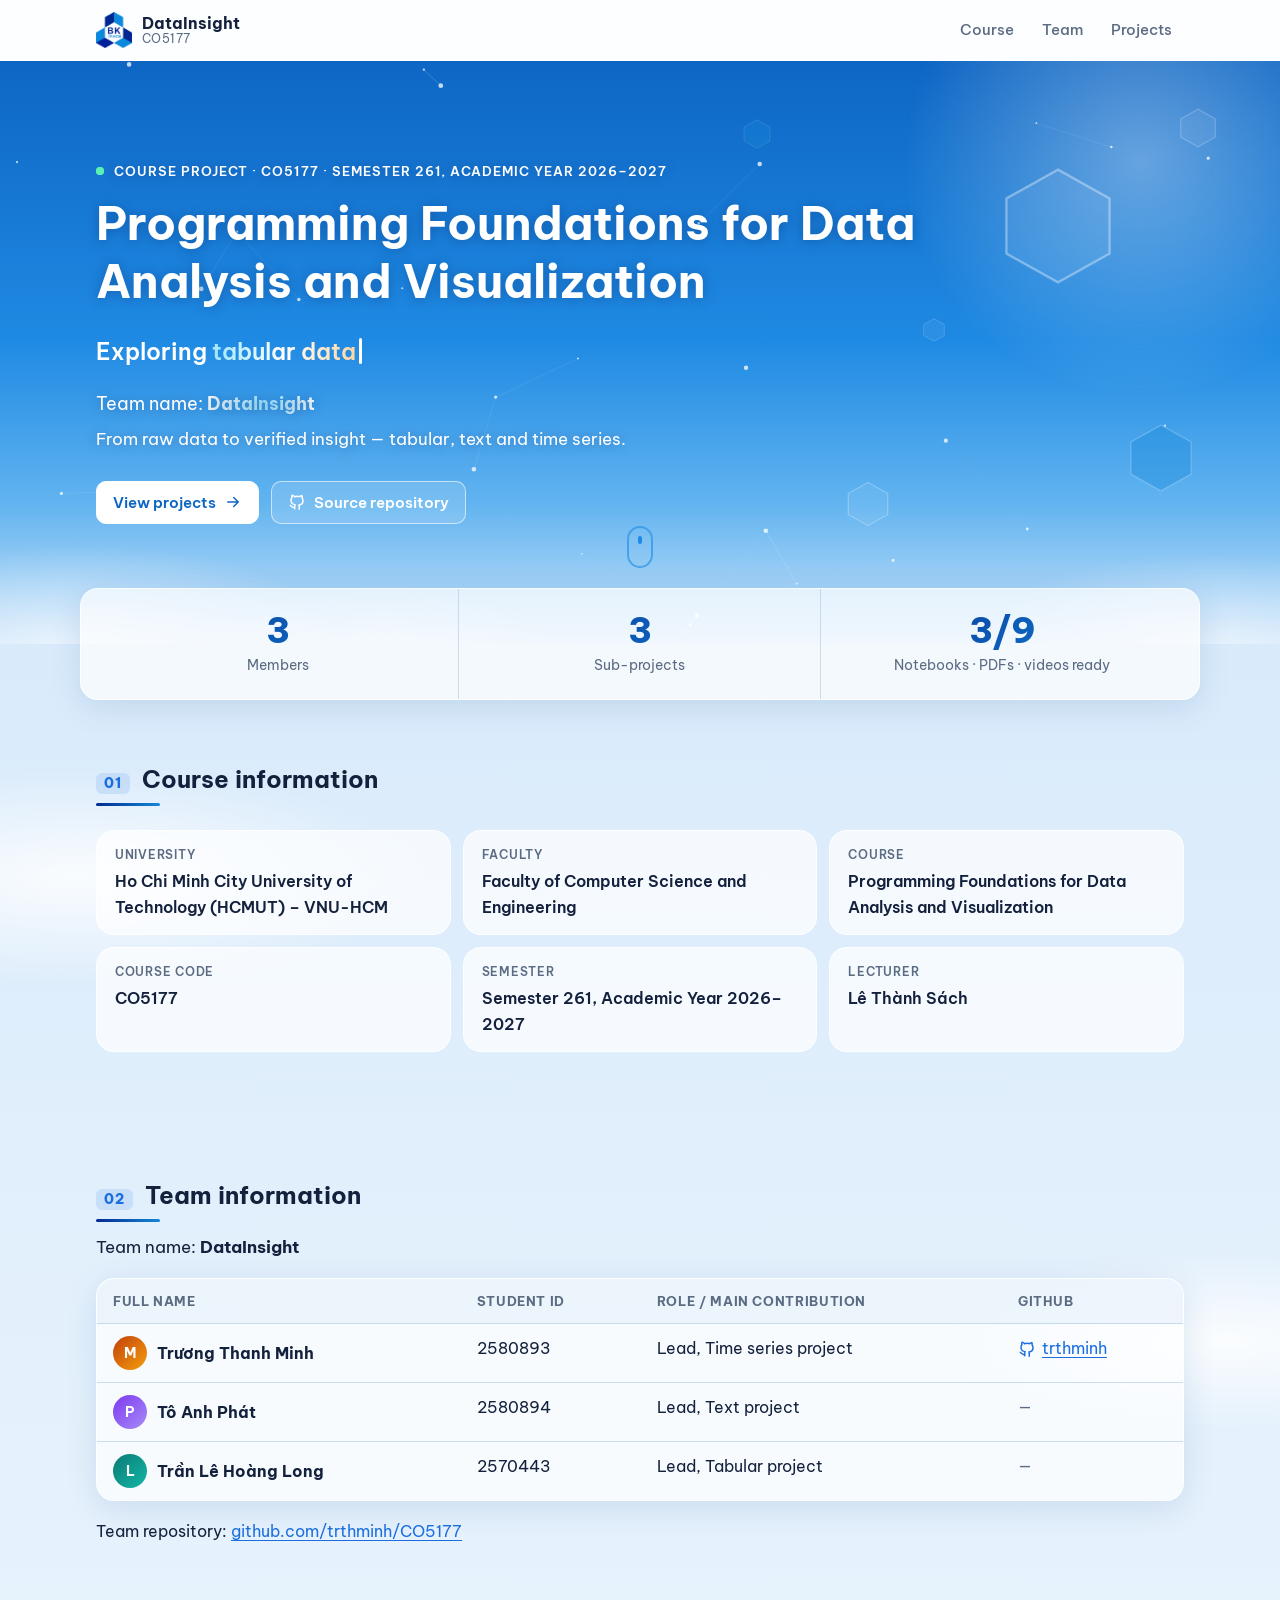
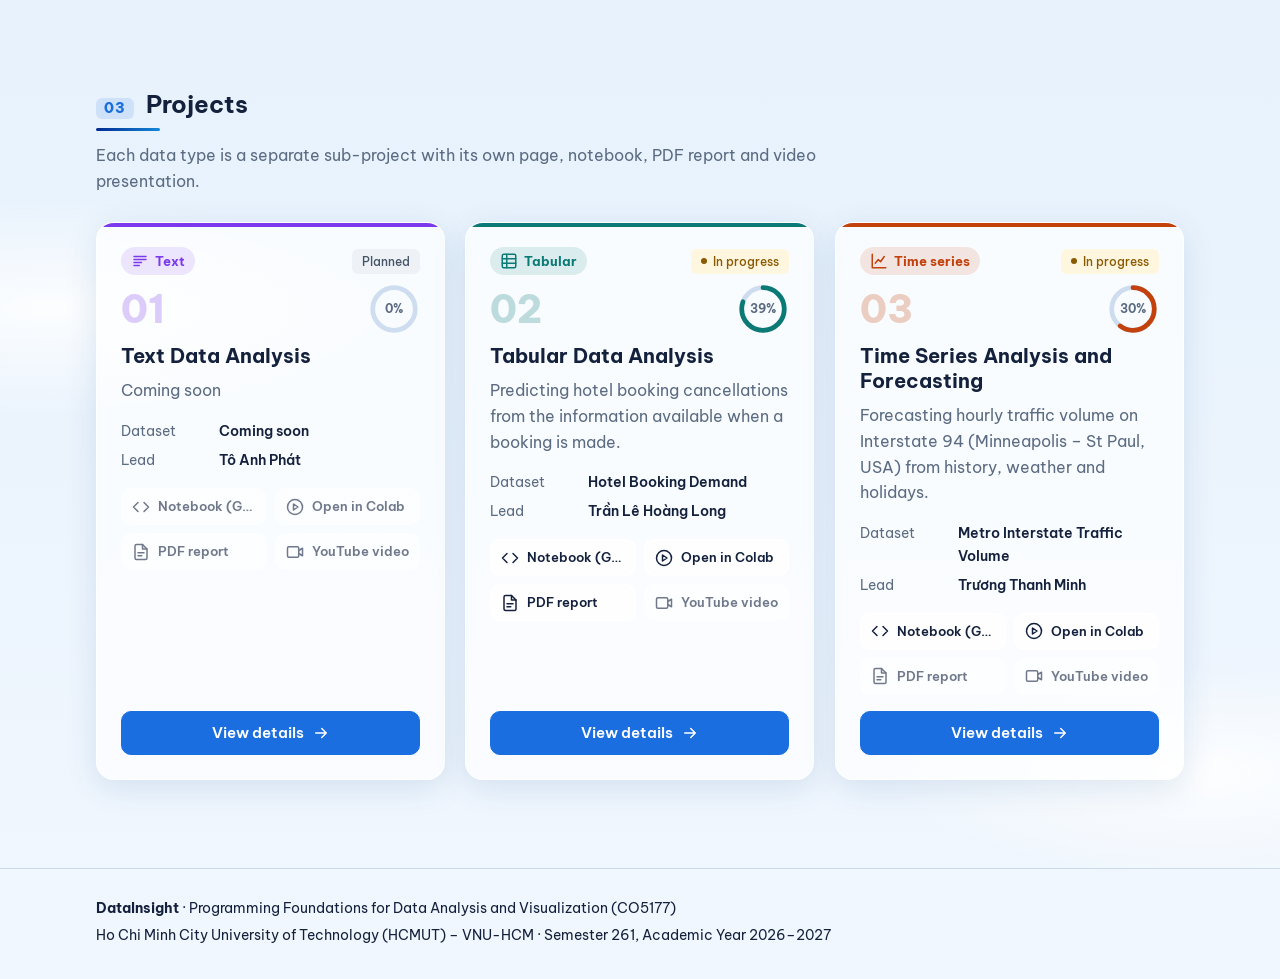
==== commit 5ea942b5: "Update Time series progress on landing page Add forecasting results from the Time series notebook an" ====
--- a/index.html
+++ b/index.html
@@ -9,9 +9,9 @@
   <link rel="preconnect" href="https://fonts.googleapis.com">
   <link rel="preconnect" href="https://fonts.gstatic.com" crossorigin>
   <link href="https://fonts.googleapis.com/css2?family=Be+Vietnam+Pro:wght@400;500;600;700;800&display=swap" rel="stylesheet">
-  <link rel="stylesheet" href="assets/css/style.css?v=5">
-  <link rel="stylesheet" href="assets/css/effects.css?v=5">
-  <link rel="stylesheet" href="assets/css/theme.css?v=5">
+  <link rel="stylesheet" href="assets/css/style.css?v=6">
+  <link rel="stylesheet" href="assets/css/effects.css?v=6">
+  <link rel="stylesheet" href="assets/css/theme.css?v=6">
 </head>
 <body data-root="" data-page="home">
   <header class="site-header" id="site-header"></header>
@@ -24,8 +24,8 @@
     </noscript>
   </main>
   <footer class="site-footer" id="site-footer"></footer>
-  <script src="assets/js/data.js?v=5"></script>
-  <script src="assets/js/effects.js?v=5"></script>
-  <script src="assets/js/render.js?v=5"></script>
+  <script src="assets/js/data.js?v=6"></script>
+  <script src="assets/js/effects.js?v=6"></script>
+  <script src="assets/js/render.js?v=6"></script>
 </body>
 </html>
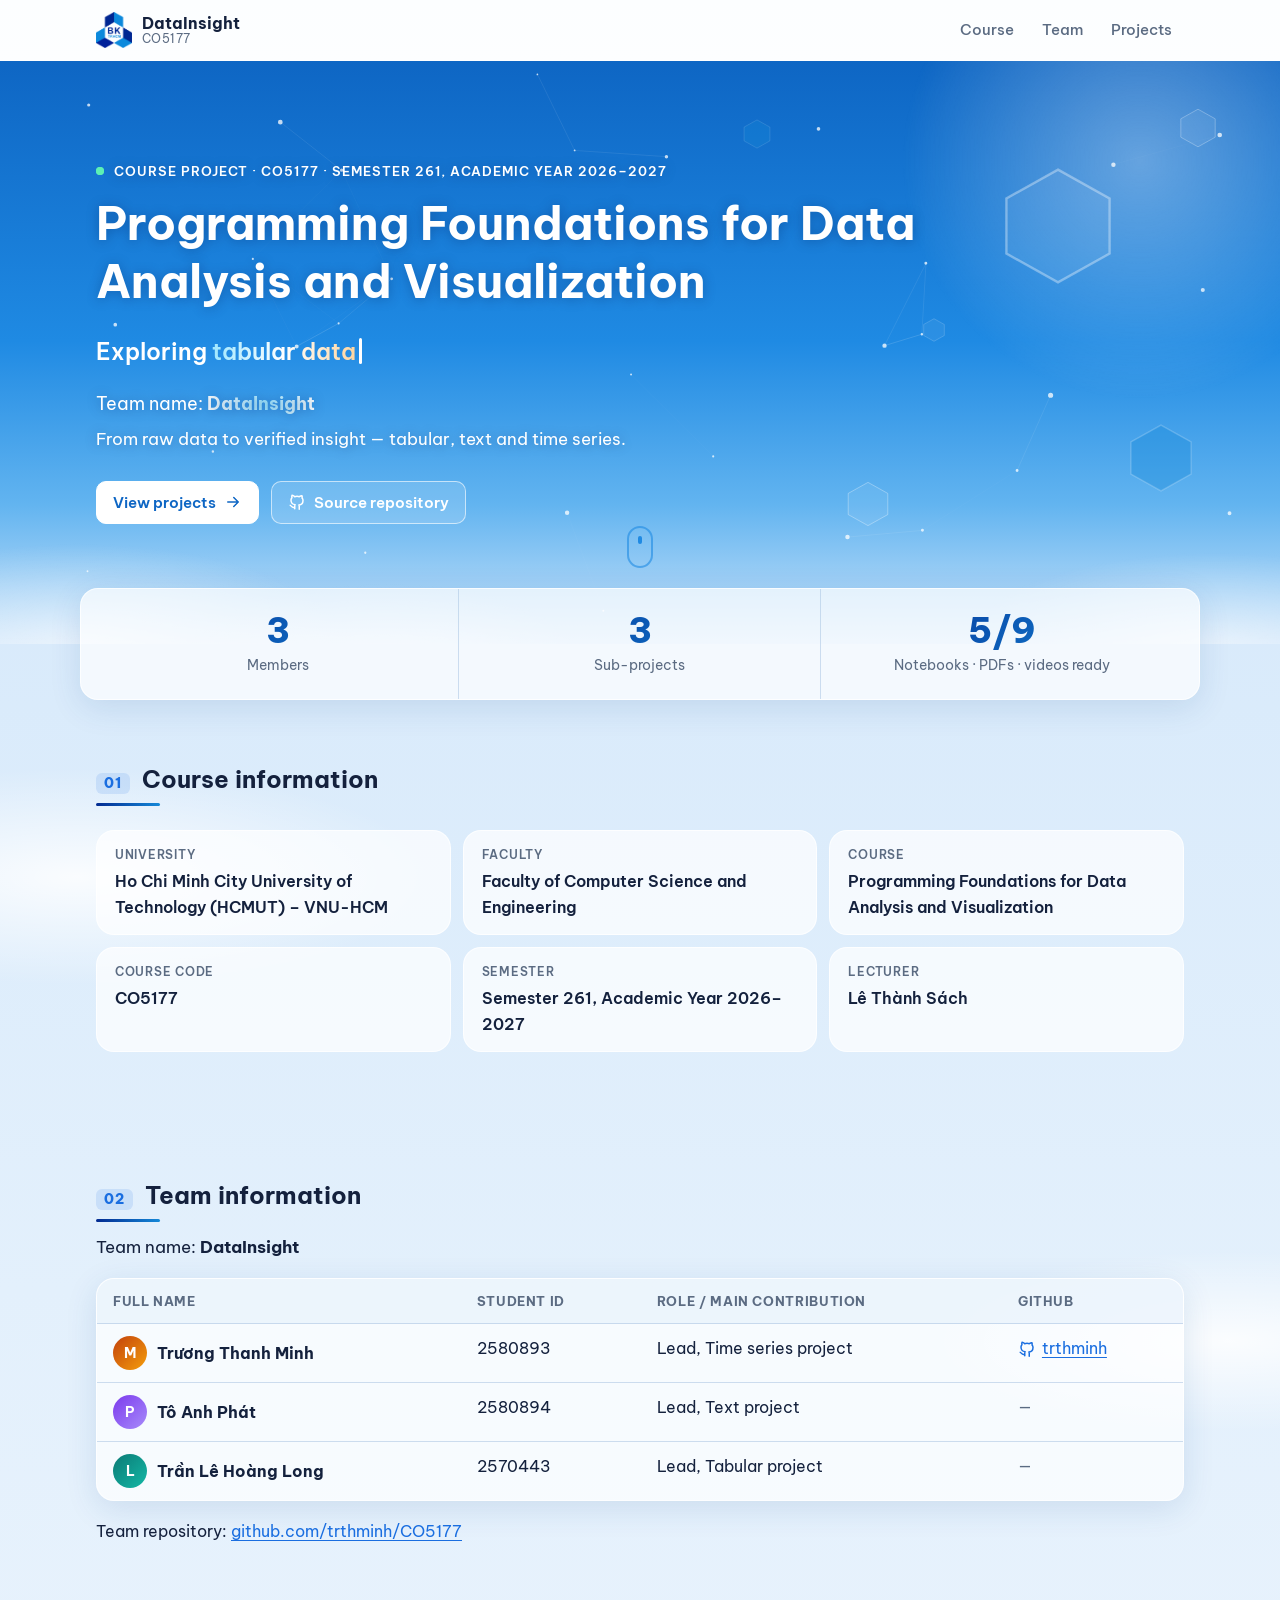
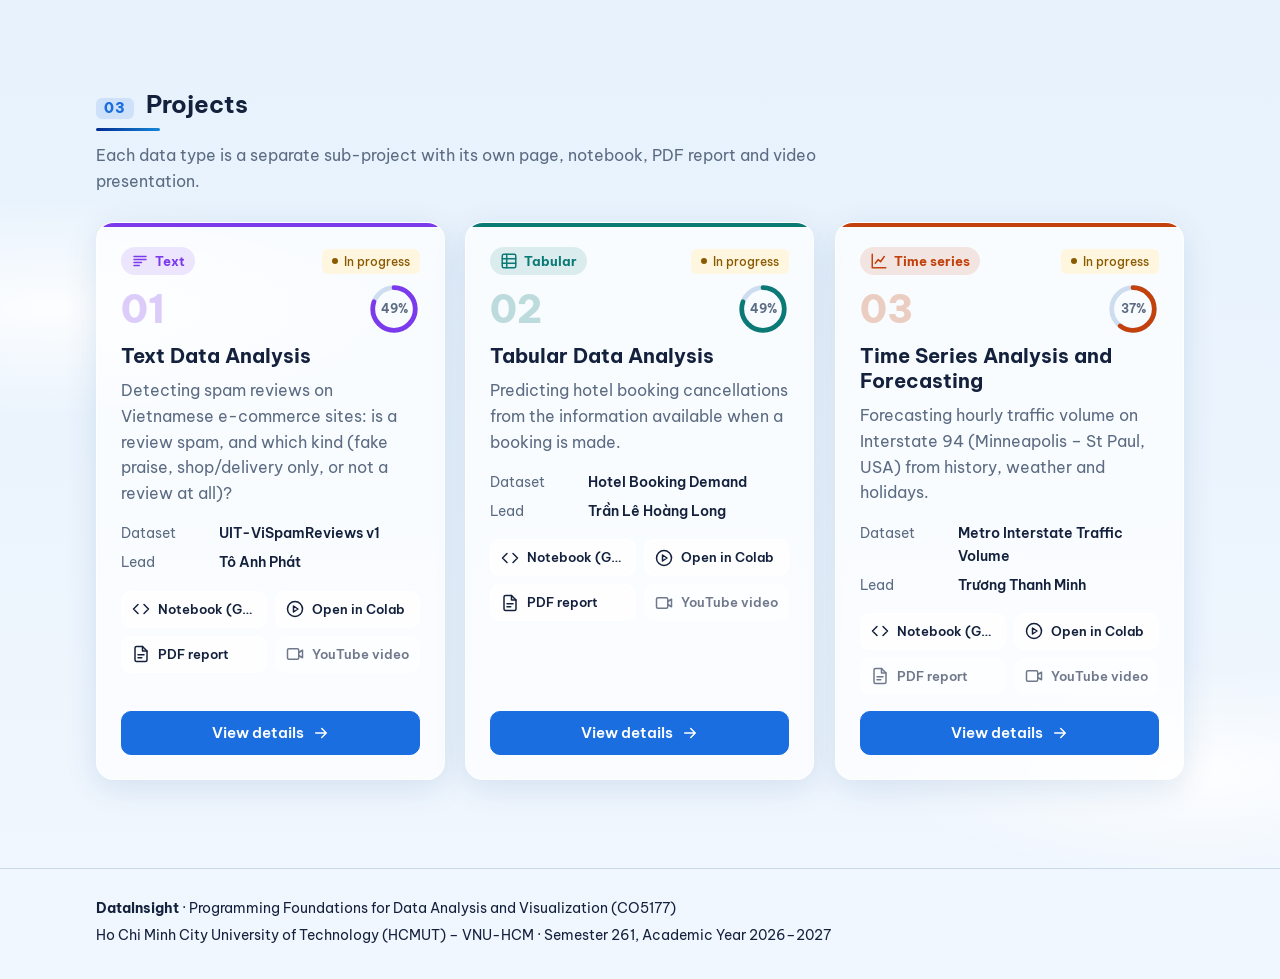
==== commit fa1a130b: "Add text report PDF and fill the Text project on the landing page" ====
--- a/index.html
+++ b/index.html
@@ -9,9 +9,9 @@
   <link rel="preconnect" href="https://fonts.googleapis.com">
   <link rel="preconnect" href="https://fonts.gstatic.com" crossorigin>
   <link href="https://fonts.googleapis.com/css2?family=Be+Vietnam+Pro:wght@400;500;600;700;800&display=swap" rel="stylesheet">
-  <link rel="stylesheet" href="assets/css/style.css?v=6">
-  <link rel="stylesheet" href="assets/css/effects.css?v=6">
-  <link rel="stylesheet" href="assets/css/theme.css?v=6">
+  <link rel="stylesheet" href="assets/css/style.css?v=7">
+  <link rel="stylesheet" href="assets/css/effects.css?v=7">
+  <link rel="stylesheet" href="assets/css/theme.css?v=7">
 </head>
 <body data-root="" data-page="home">
   <header class="site-header" id="site-header"></header>
@@ -24,8 +24,8 @@
     </noscript>
   </main>
   <footer class="site-footer" id="site-footer"></footer>
-  <script src="assets/js/data.js?v=6"></script>
-  <script src="assets/js/effects.js?v=6"></script>
-  <script src="assets/js/render.js?v=6"></script>
+  <script src="assets/js/data.js?v=7"></script>
+  <script src="assets/js/effects.js?v=7"></script>
+  <script src="assets/js/render.js?v=7"></script>
 </body>
 </html>
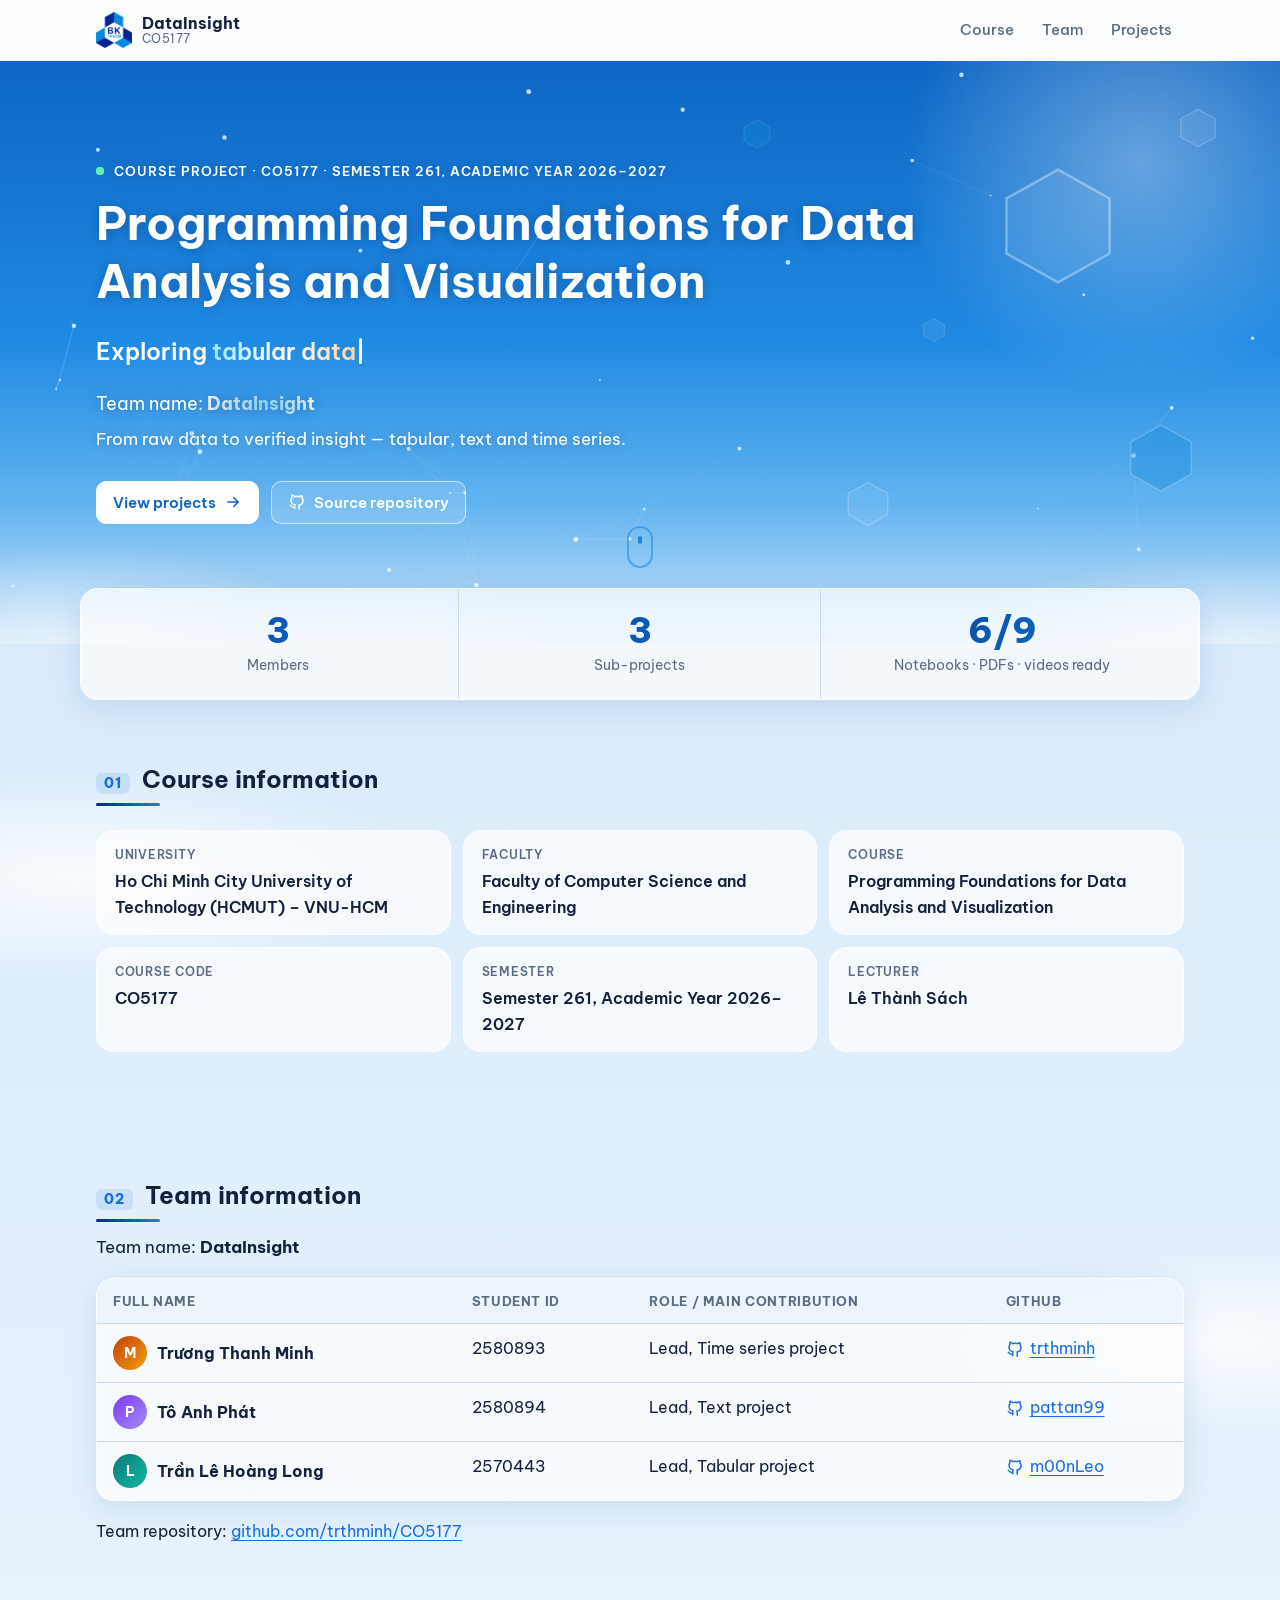
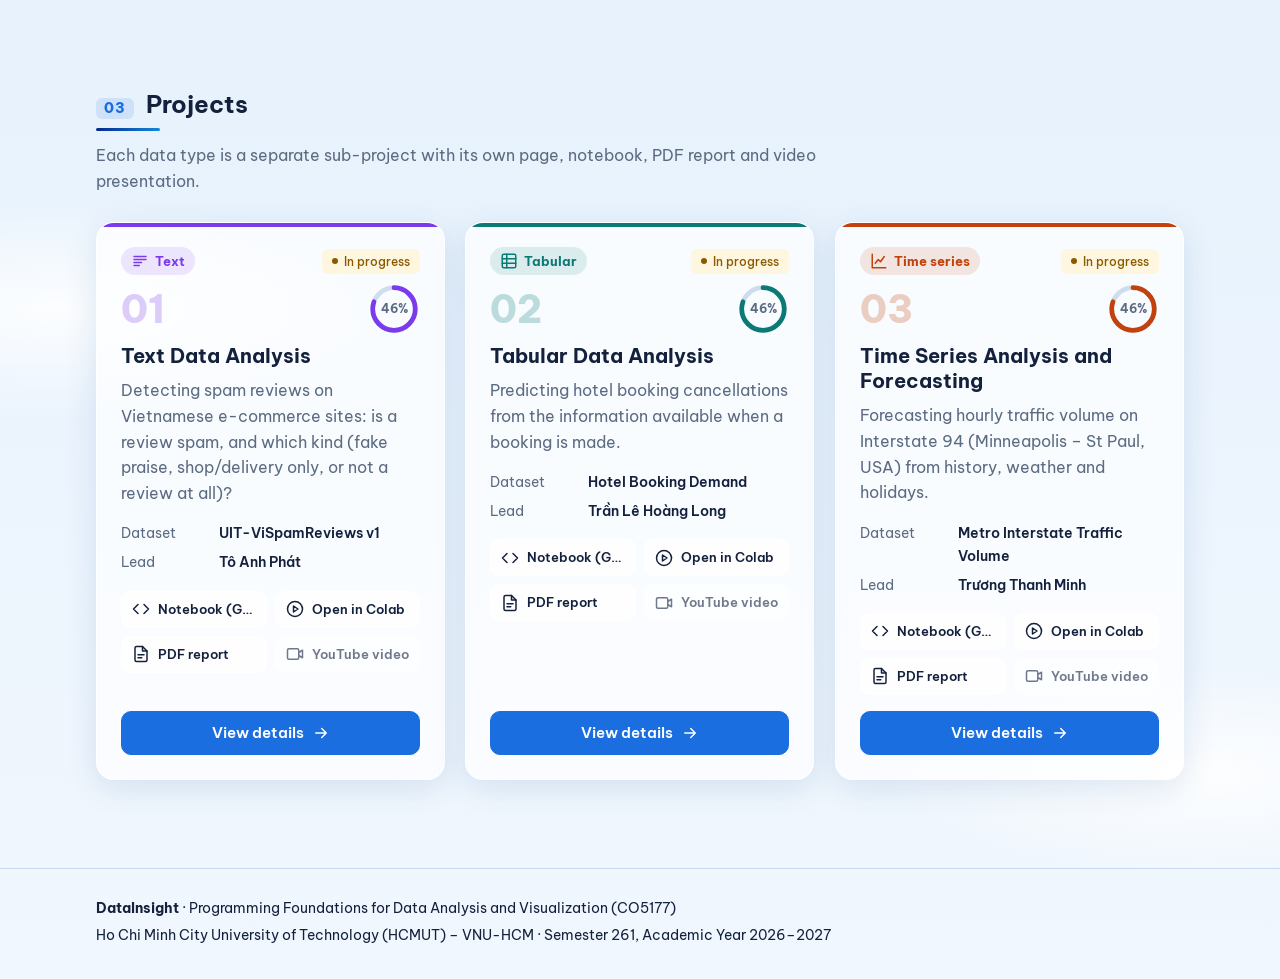
==== commit 157d89bf: "Landing page: describe the Text model per task, add GitHub links for Phát and Long" ====
--- a/index.html
+++ b/index.html
@@ -9,9 +9,9 @@
   <link rel="preconnect" href="https://fonts.googleapis.com">
   <link rel="preconnect" href="https://fonts.gstatic.com" crossorigin>
   <link href="https://fonts.googleapis.com/css2?family=Be+Vietnam+Pro:wght@400;500;600;700;800&display=swap" rel="stylesheet">
-  <link rel="stylesheet" href="assets/css/style.css?v=7">
-  <link rel="stylesheet" href="assets/css/effects.css?v=7">
-  <link rel="stylesheet" href="assets/css/theme.css?v=7">
+  <link rel="stylesheet" href="assets/css/style.css?v=8">
+  <link rel="stylesheet" href="assets/css/effects.css?v=8">
+  <link rel="stylesheet" href="assets/css/theme.css?v=8">
 </head>
 <body data-root="" data-page="home">
   <header class="site-header" id="site-header"></header>
@@ -24,8 +24,8 @@
     </noscript>
   </main>
   <footer class="site-footer" id="site-footer"></footer>
-  <script src="assets/js/data.js?v=7"></script>
-  <script src="assets/js/effects.js?v=7"></script>
-  <script src="assets/js/render.js?v=7"></script>
+  <script src="assets/js/data.js?v=8"></script>
+  <script src="assets/js/effects.js?v=8"></script>
+  <script src="assets/js/render.js?v=8"></script>
 </body>
 </html>
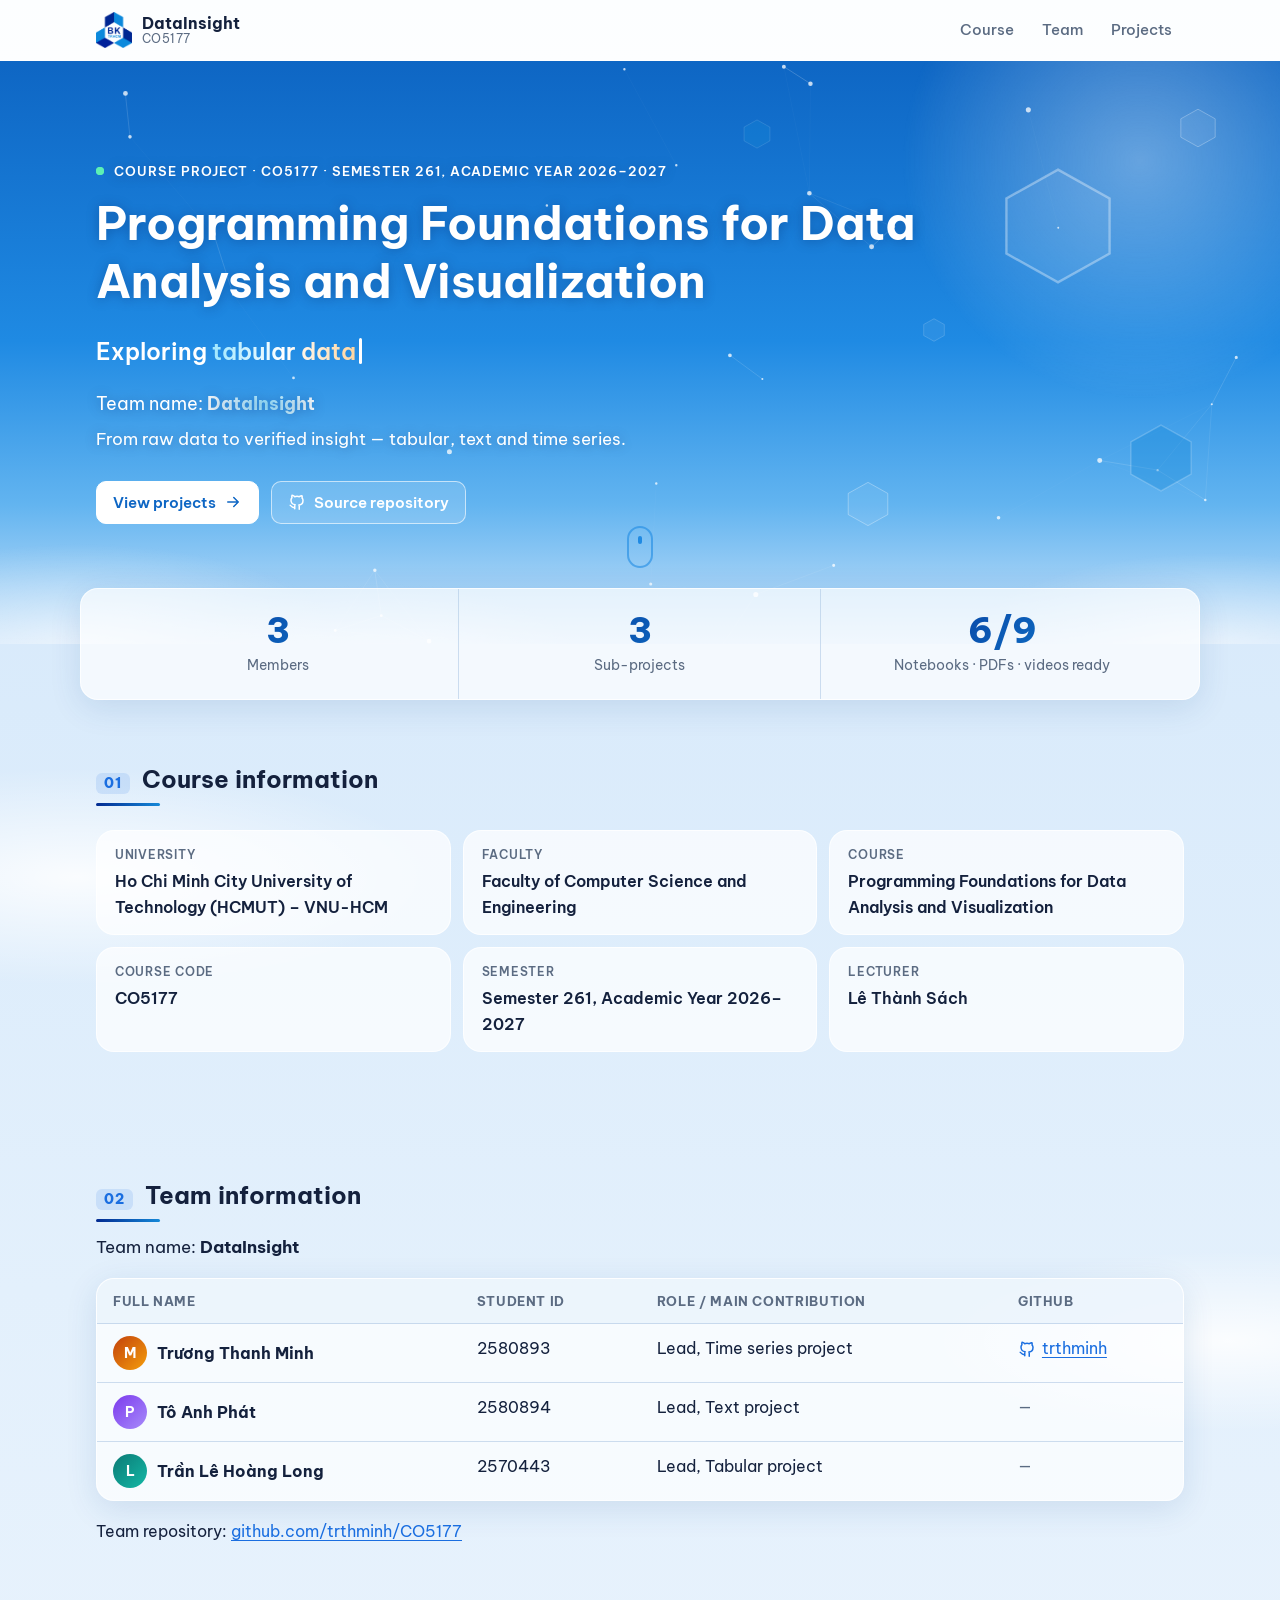
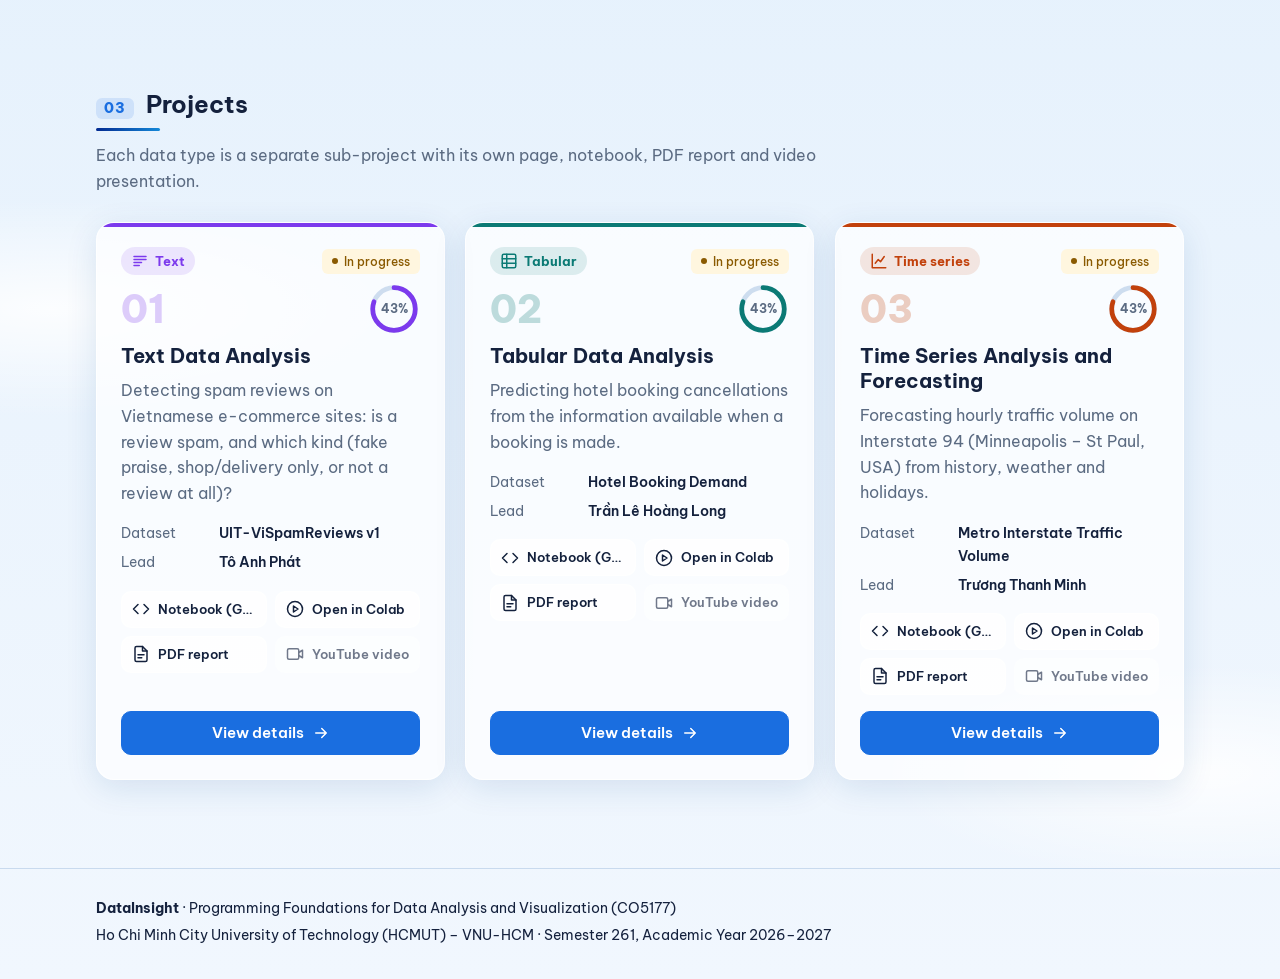
==== commit 88a0e1b5: "Re-run Time series notebook and update report and landing page - Re-run the notebook end to end (abo" ====
--- a/index.html
+++ b/index.html
@@ -9,9 +9,9 @@
   <link rel="preconnect" href="https://fonts.googleapis.com">
   <link rel="preconnect" href="https://fonts.gstatic.com" crossorigin>
   <link href="https://fonts.googleapis.com/css2?family=Be+Vietnam+Pro:wght@400;500;600;700;800&display=swap" rel="stylesheet">
-  <link rel="stylesheet" href="assets/css/style.css?v=8">
-  <link rel="stylesheet" href="assets/css/effects.css?v=8">
-  <link rel="stylesheet" href="assets/css/theme.css?v=8">
+  <link rel="stylesheet" href="assets/css/style.css?v=7">
+  <link rel="stylesheet" href="assets/css/effects.css?v=7">
+  <link rel="stylesheet" href="assets/css/theme.css?v=7">
 </head>
 <body data-root="" data-page="home">
   <header class="site-header" id="site-header"></header>
@@ -25,7 +25,7 @@
   </main>
   <footer class="site-footer" id="site-footer"></footer>
   <script src="assets/js/data.js?v=8"></script>
-  <script src="assets/js/effects.js?v=8"></script>
-  <script src="assets/js/render.js?v=8"></script>
+  <script src="assets/js/effects.js?v=7"></script>
+  <script src="assets/js/render.js?v=7"></script>
 </body>
 </html>
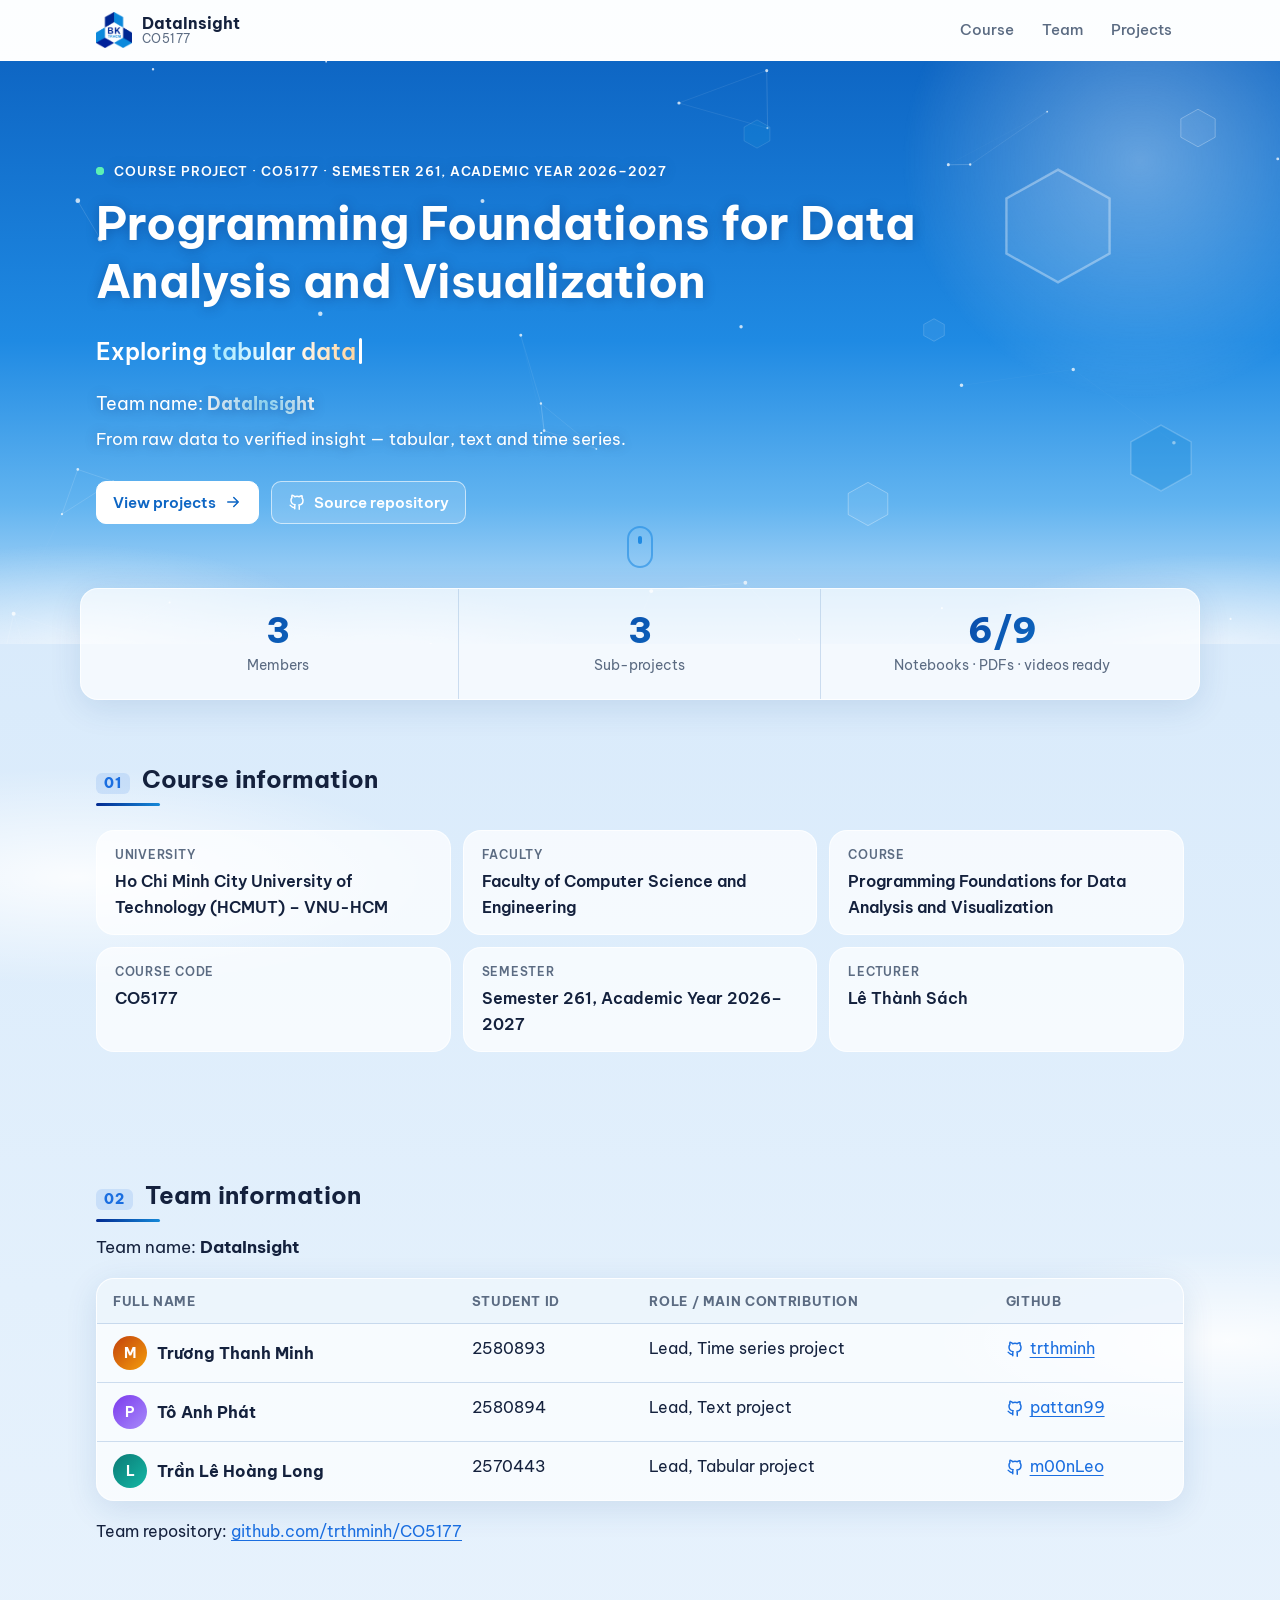
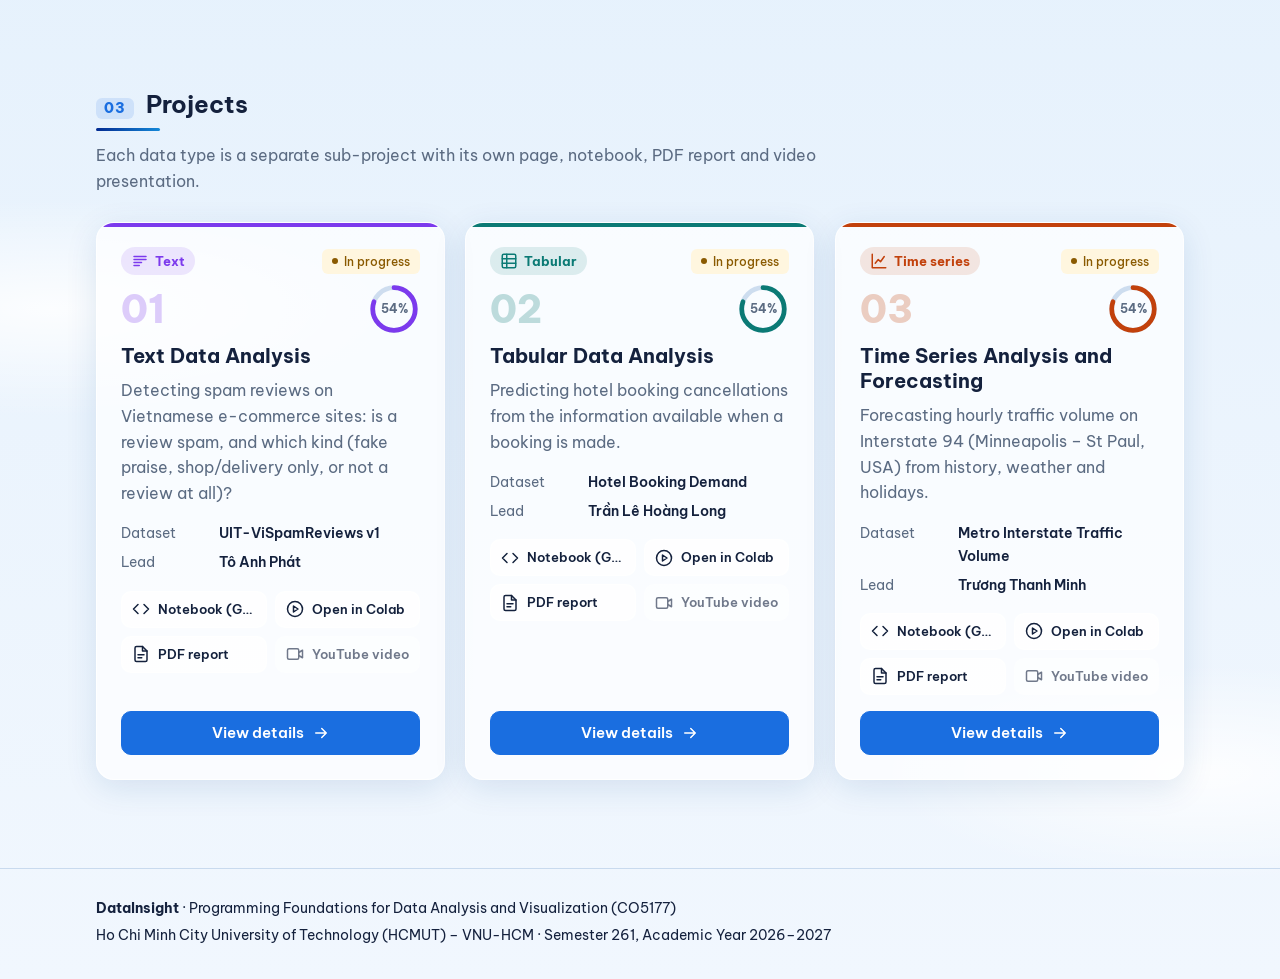
==== commit e29c6d2a: "Merge remote-tracking branch 'origin/main' into fix/text-review-feedback # Conflicts: #	index.html #" ====
--- a/index.html
+++ b/index.html
@@ -9,9 +9,9 @@
   <link rel="preconnect" href="https://fonts.googleapis.com">
   <link rel="preconnect" href="https://fonts.gstatic.com" crossorigin>
   <link href="https://fonts.googleapis.com/css2?family=Be+Vietnam+Pro:wght@400;500;600;700;800&display=swap" rel="stylesheet">
-  <link rel="stylesheet" href="assets/css/style.css?v=7">
-  <link rel="stylesheet" href="assets/css/effects.css?v=7">
-  <link rel="stylesheet" href="assets/css/theme.css?v=7">
+  <link rel="stylesheet" href="assets/css/style.css?v=8">
+  <link rel="stylesheet" href="assets/css/effects.css?v=8">
+  <link rel="stylesheet" href="assets/css/theme.css?v=8">
 </head>
 <body data-root="" data-page="home">
   <header class="site-header" id="site-header"></header>
@@ -24,8 +24,8 @@
     </noscript>
   </main>
   <footer class="site-footer" id="site-footer"></footer>
-  <script src="assets/js/data.js?v=8"></script>
-  <script src="assets/js/effects.js?v=7"></script>
-  <script src="assets/js/render.js?v=7"></script>
+  <script src="assets/js/data.js?v=9"></script>
+  <script src="assets/js/effects.js?v=9"></script>
+  <script src="assets/js/render.js?v=9"></script>
 </body>
 </html>
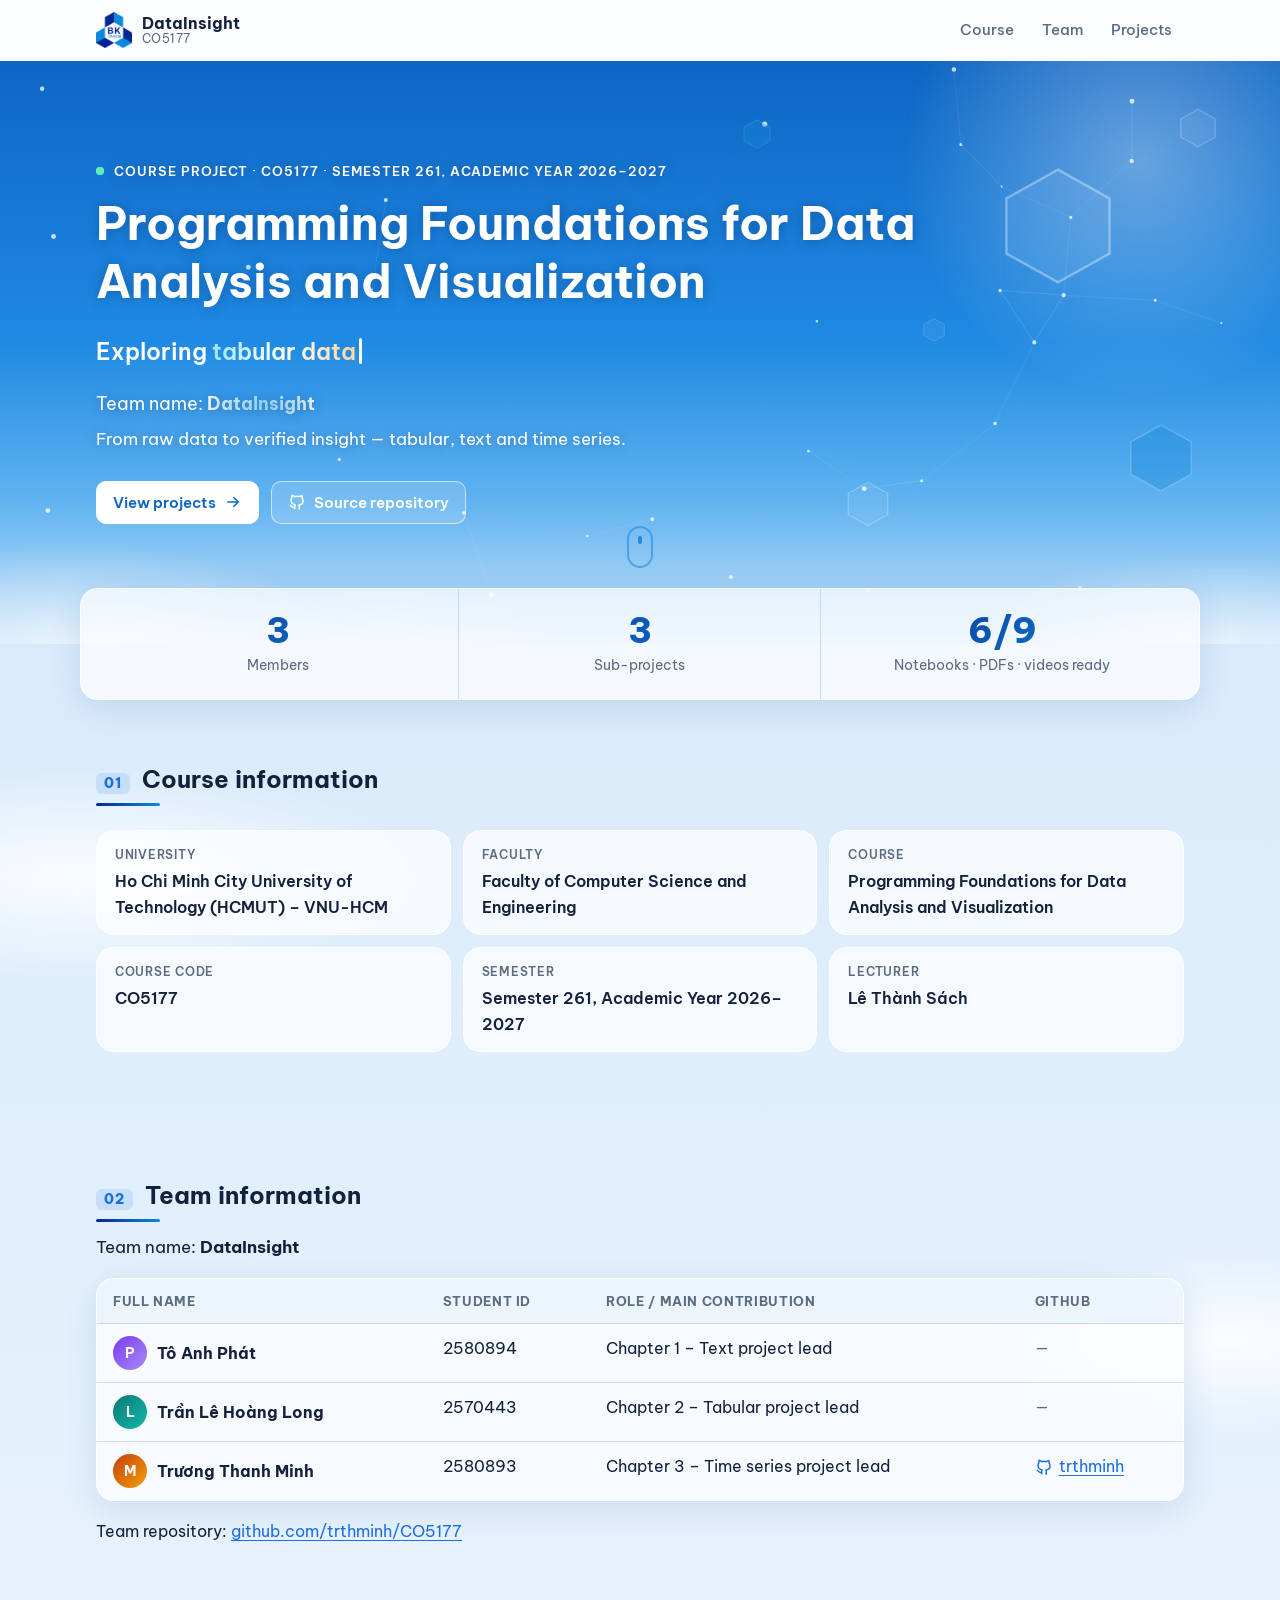
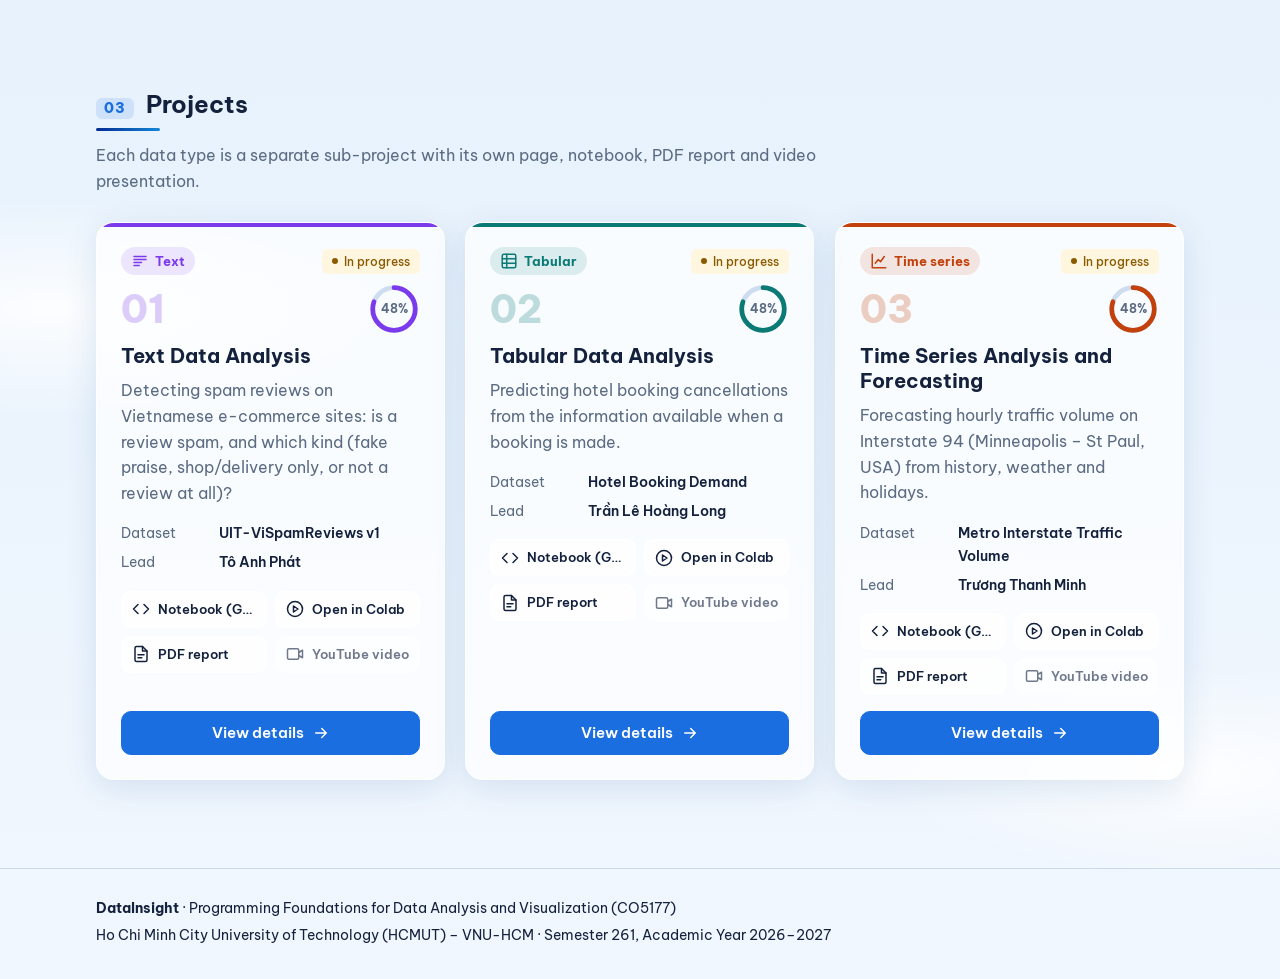
==== commit fdab9b2a: "update report" ====
--- a/index.html
+++ b/index.html
@@ -9,9 +9,9 @@
   <link rel="preconnect" href="https://fonts.googleapis.com">
   <link rel="preconnect" href="https://fonts.gstatic.com" crossorigin>
   <link href="https://fonts.googleapis.com/css2?family=Be+Vietnam+Pro:wght@400;500;600;700;800&display=swap" rel="stylesheet">
-  <link rel="stylesheet" href="assets/css/style.css?v=8">
-  <link rel="stylesheet" href="assets/css/effects.css?v=8">
-  <link rel="stylesheet" href="assets/css/theme.css?v=8">
+  <link rel="stylesheet" href="assets/css/style.css?v=7">
+  <link rel="stylesheet" href="assets/css/effects.css?v=7">
+  <link rel="stylesheet" href="assets/css/theme.css?v=7">
 </head>
 <body data-root="" data-page="home">
   <header class="site-header" id="site-header"></header>
@@ -24,8 +24,8 @@
     </noscript>
   </main>
   <footer class="site-footer" id="site-footer"></footer>
-  <script src="assets/js/data.js?v=9"></script>
-  <script src="assets/js/effects.js?v=9"></script>
-  <script src="assets/js/render.js?v=9"></script>
+  <script src="assets/js/data.js?v=10"></script>
+  <script src="assets/js/effects.js?v=7"></script>
+  <script src="assets/js/render.js?v=7"></script>
 </body>
 </html>
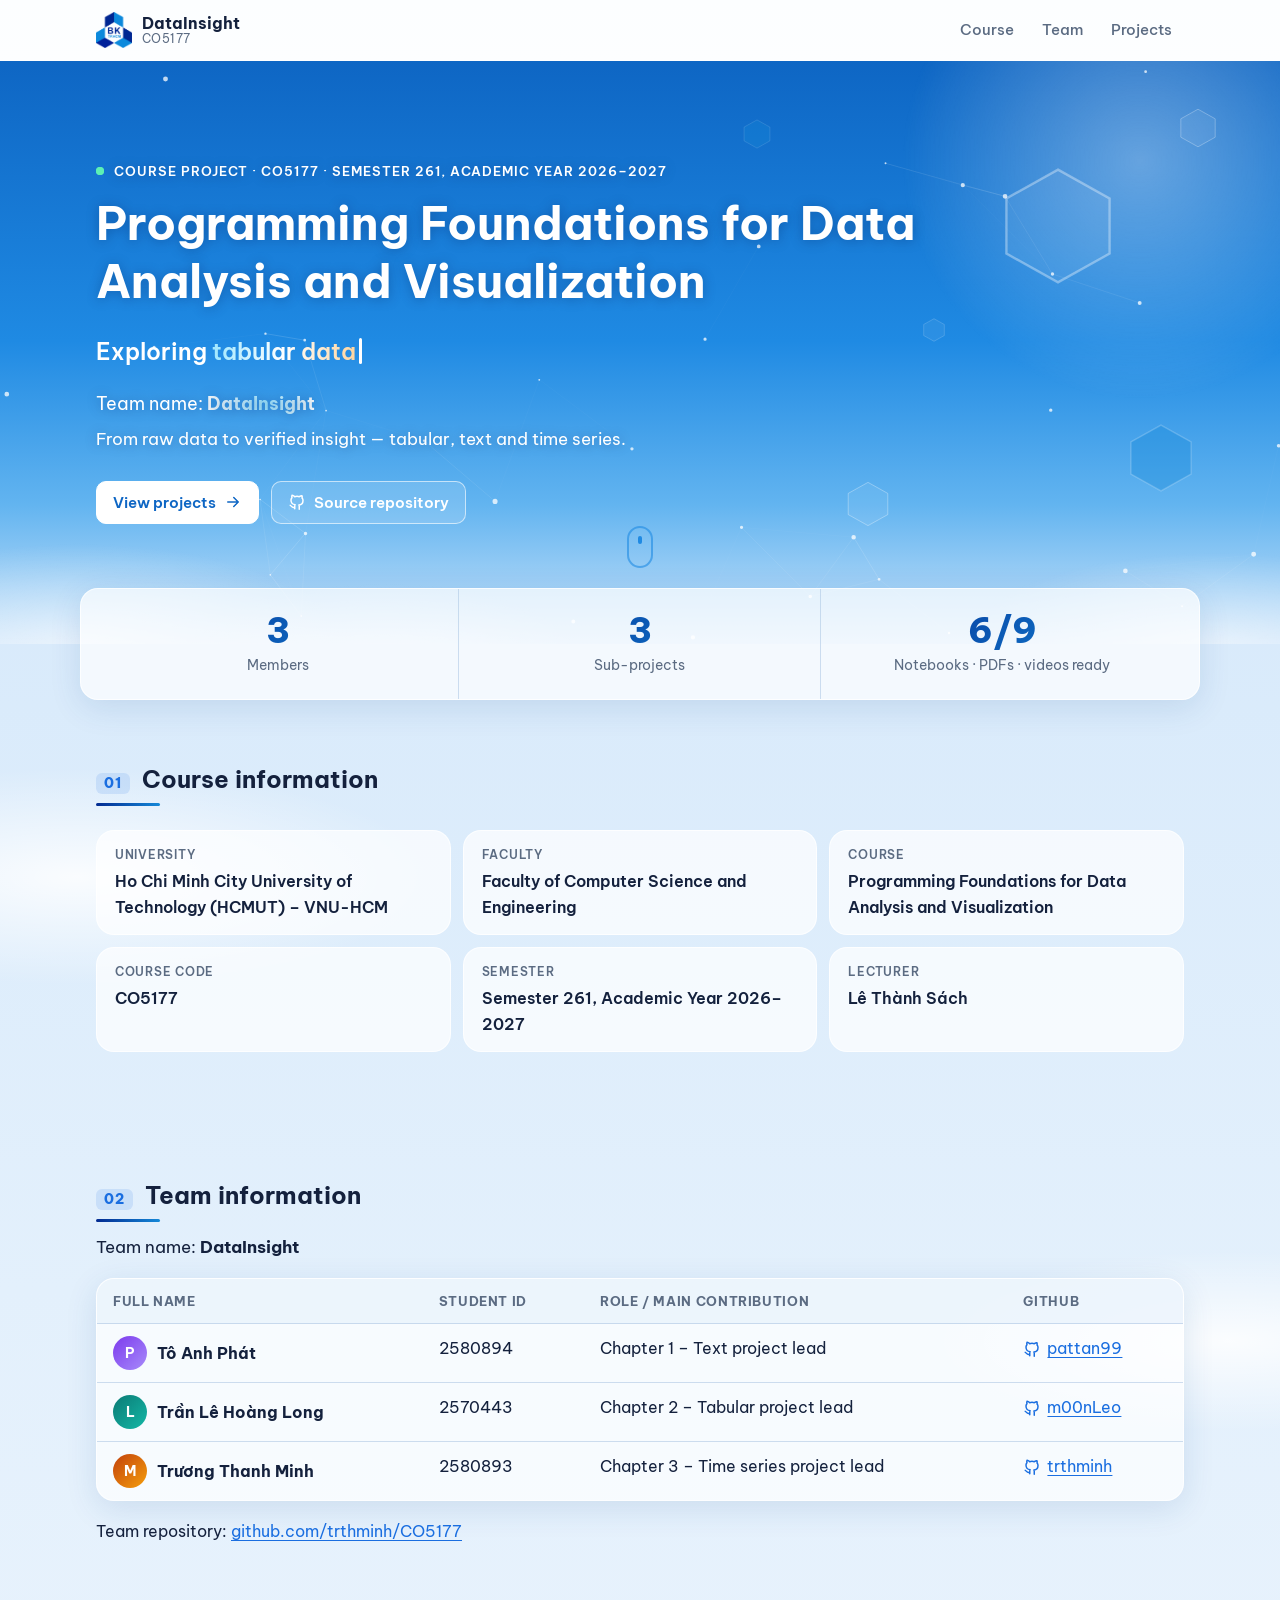
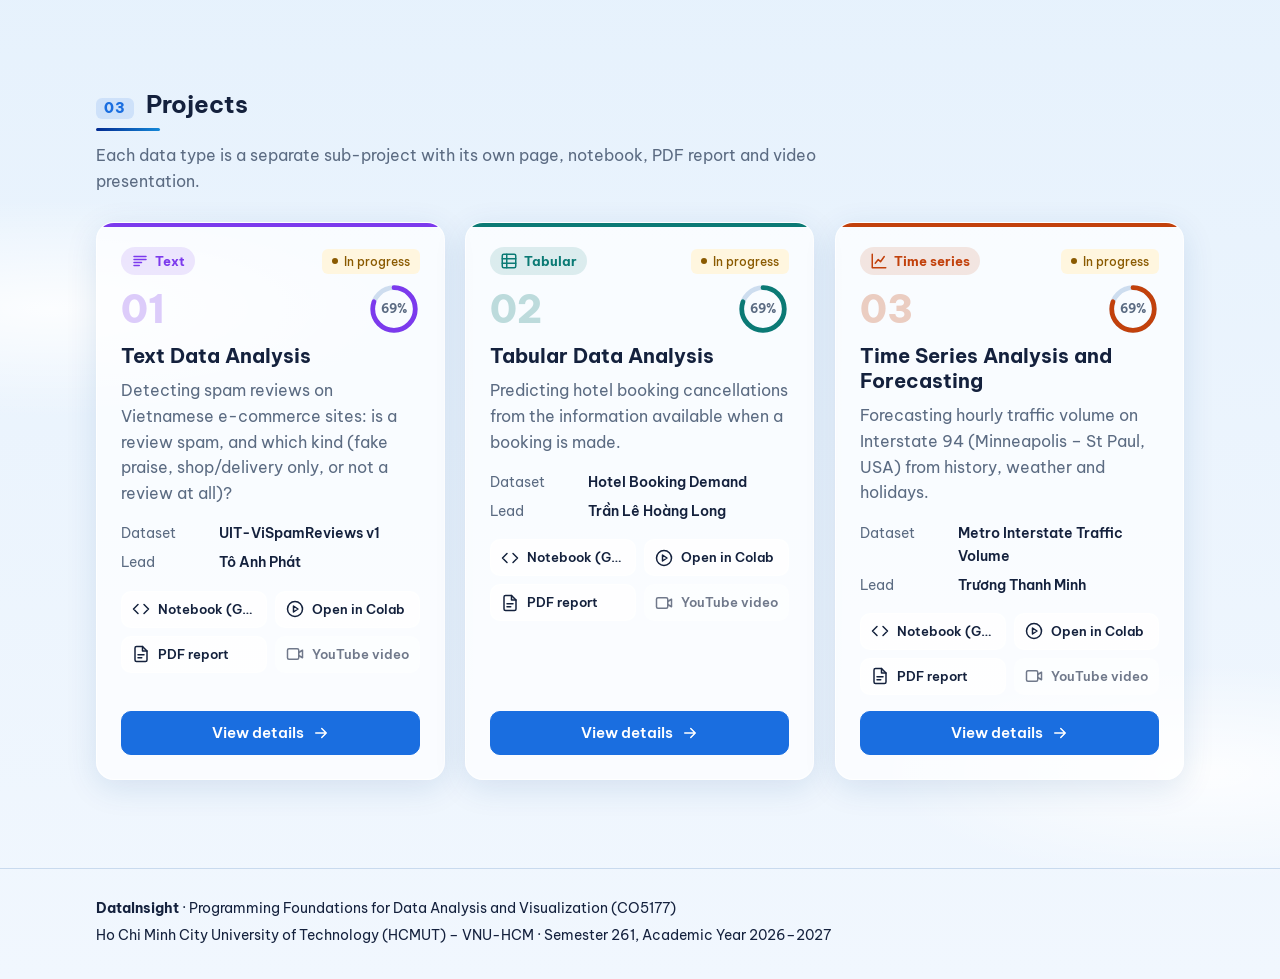
==== commit 7d512892: "Merge main into fix/timeseries-eda-leakage Resolve conflicts in assets/js/data.js and the four index" ====
--- a/index.html
+++ b/index.html
@@ -9,9 +9,9 @@
   <link rel="preconnect" href="https://fonts.googleapis.com">
   <link rel="preconnect" href="https://fonts.gstatic.com" crossorigin>
   <link href="https://fonts.googleapis.com/css2?family=Be+Vietnam+Pro:wght@400;500;600;700;800&display=swap" rel="stylesheet">
-  <link rel="stylesheet" href="assets/css/style.css?v=7">
-  <link rel="stylesheet" href="assets/css/effects.css?v=7">
-  <link rel="stylesheet" href="assets/css/theme.css?v=7">
+  <link rel="stylesheet" href="assets/css/style.css?v=8">
+  <link rel="stylesheet" href="assets/css/effects.css?v=8">
+  <link rel="stylesheet" href="assets/css/theme.css?v=8">
 </head>
 <body data-root="" data-page="home">
   <header class="site-header" id="site-header"></header>
@@ -25,7 +25,7 @@
   </main>
   <footer class="site-footer" id="site-footer"></footer>
   <script src="assets/js/data.js?v=10"></script>
-  <script src="assets/js/effects.js?v=7"></script>
-  <script src="assets/js/render.js?v=7"></script>
+  <script src="assets/js/effects.js?v=9"></script>
+  <script src="assets/js/render.js?v=9"></script>
 </body>
 </html>
